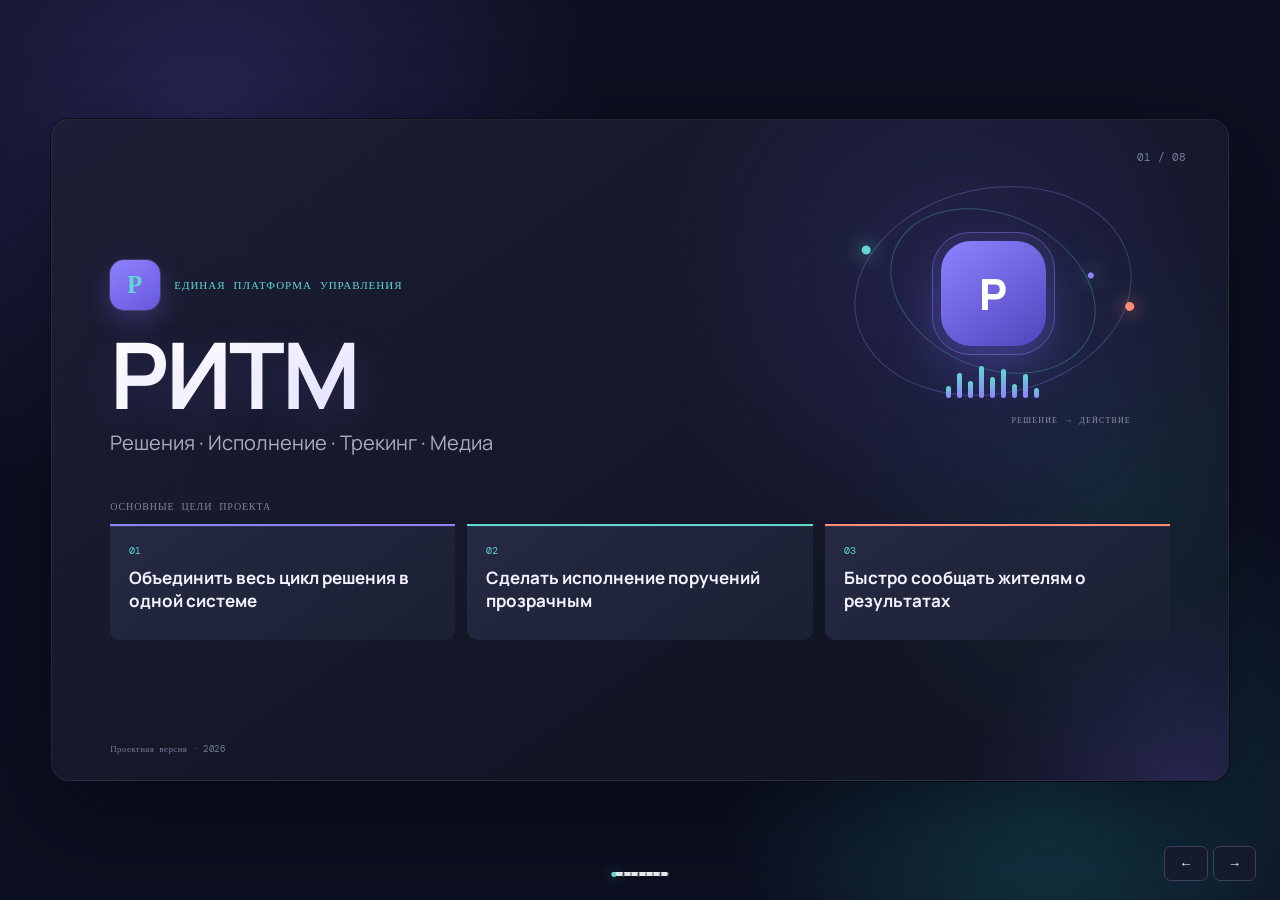
==== presentation.html @ 16033592 "Move protocols below decisions in navigation" ====
<!doctype html>
<html lang="ru">
<head>
  <meta charset="UTF-8">
  <meta name="viewport" content="width=device-width,initial-scale=1">
  <title>РИТМ — презентация</title>
  <link rel="stylesheet" href="styles.css">
  <style>
    body{margin:0;background:#25262a;color:#fff;overflow:hidden}.deck{height:100vh;display:grid;place-items:center;padding:22px}.slide{width:min(1180px,92vw,calc(88vh * 16 / 9));aspect-ratio:16/9;display:none;position:relative;overflow:hidden;padding:48px 58px;border-radius:18px;background:#302f38;box-shadow:0 30px 80px #11111866}.slide.active{display:block}.slide-number{position:absolute;right:42px;top:30px;color:#85838e;font:11px 'DM Mono';z-index:4}.slide:before{content:'';position:absolute;width:440px;height:440px;border-radius:50%;right:-180px;bottom:-240px;background:#6755df25;pointer-events:none}.deck .eyebrow{color:#aaa4e9;font-size:11px;letter-spacing:.09em}.deck h1{font-size:clamp(42px,5vw,67px);line-height:1.02;letter-spacing:-3px;margin:23px 0 20px}.deck h2{font-size:38px;line-height:1.04;letter-spacing:-1.7px;margin:10px 0 24px}.deck p{color:#b8b7c0;font-size:15px;line-height:1.55}.accent{color:#a9a0ff}.mark{background:#7565e8;display:grid;place-items:center;height:50px;width:50px;border-radius:14px;font-size:25px;font-weight:800}.slide-footer{position:absolute;bottom:25px;left:58px;color:#85838e;font:9px 'DM Mono';letter-spacing:.04em}.deck-controls{position:fixed;bottom:19px;right:24px;display:flex;gap:5px;z-index:10}.deck-controls button{border:1px solid #4d4c57;background:#33333c;color:#fff;border-radius:7px;padding:9px 14px;cursor:pointer}.deck-controls button:hover{background:#7565e8}.hero-layout{display:grid;grid-template-columns:.82fr 1.18fr;gap:38px;align-items:center;height:100%}.hero-copy p{max-width:470px}.screen-frame{position:relative;overflow:hidden;border:1px solid #565461;border-radius:13px;background:#f7f7f4;box-shadow:0 22px 50px #17161e88}.screen-frame img{display:block;width:100%;height:100%;object-fit:cover;object-position:top left}.hero-screen{height:420px;transform:rotate(1deg)}.hero-screen img{width:121%;max-width:none;margin-left:-21%}.screen-caption{position:absolute;left:13px;bottom:12px;background:#25252ddf;border:1px solid #ffffff18;border-radius:7px;padding:7px 10px;color:#fff;font:9px 'DM Mono';backdrop-filter:blur(8px)}.problem-grid{display:grid;grid-template-columns:repeat(3,1fr);gap:14px;margin-top:32px}.problem-card{background:#3b3a45;border:1px solid #4b4a55;border-radius:10px;padding:20px;min-height:205px}.problem-card b{display:block;color:#a9a0ff;font:11px 'DM Mono';margin-bottom:24px}.problem-card strong{display:block;font-size:18px;line-height:1.35}.problem-card p{font-size:12px;margin-top:10px}.problem-path{display:flex;align-items:center;gap:9px;margin-top:22px;color:#85838e;font:10px 'DM Mono'}.problem-path i{height:1px;flex:1;background:#4d4b58}.module-head{display:flex;align-items:end;justify-content:space-between;gap:30px}.module-head p{max-width:430px;font-size:12px;margin:0 0 5px}.module-gallery{display:grid;grid-template-columns:repeat(4,1fr);gap:11px;margin-top:20px}.module-shot{position:relative;height:335px;overflow:hidden;border:1px solid #53515e;border-radius:10px;background:#fff}.module-shot img{width:100%;height:100%;object-fit:cover;object-position:top left}.module-shot:after{content:'';position:absolute;inset:auto 0 0;height:43%;background:linear-gradient(transparent,#202028e8)}.module-label{position:absolute;left:14px;right:14px;bottom:13px;z-index:2}.module-label b{display:block;color:#aea7ff;font:9px 'DM Mono';margin-bottom:5px}.module-label strong{font-size:15px}.task-slide h2{margin-bottom:16px}.task-stage{height:465px}.task-stage img{width:121%;max-width:none;margin-left:-21%}.annotation{position:absolute;z-index:3;background:#7565e8;color:#fff;border-radius:20px;padding:7px 12px;font:700 9px Manrope;box-shadow:0 7px 20px #30228b55}.annotation.tabs{left:8%;top:34%}.annotation.filters{right:7%;top:34%}.annotation.create{right:8%;top:18%}.annotation:after{content:'';position:absolute;width:1px;height:22px;background:#7565e8;left:50%;top:100%}.kpis{display:grid;grid-template-columns:repeat(4,1fr);gap:15px;margin-top:35px}.kpi{border-top:2px solid #7565e8;padding:16px 5px 0 0}.kpi strong{font-size:42px;display:block;letter-spacing:-2px}.kpi span{display:block;color:#aaa8b1;font-size:12px;margin-top:7px}.effect-note{display:grid;grid-template-columns:1.2fr .8fr;gap:24px;align-items:center;margin-top:45px}.effect-note p{margin:0}.target-badge{justify-self:end;border:1px solid #575566;border-radius:9px;background:#3a3944;padding:15px 18px;color:#cbc8d5;font:10px 'DM Mono';max-width:250px}.roadmap{display:grid;grid-template-columns:repeat(3,1fr);gap:12px;margin-top:18px}.roadmap-card{background:#3b3a45;border:1px solid #4b4a55;border-radius:10px;padding:16px}.roadmap-card b{display:block;color:#a9a0ff;font:10px 'DM Mono';margin-bottom:10px}.roadmap-card strong{font-size:16px}.roadmap-card p{font-size:10px;margin:6px 0 0}.roadmap-screens{display:grid;grid-template-columns:repeat(3,1fr);gap:12px;margin-top:14px}.roadmap-screen{height:215px;position:relative;overflow:hidden;border:1px solid #53515e;border-radius:9px;background:#fff}.roadmap-screen img{display:block;width:100%;height:100%;object-fit:cover;object-position:top left}.roadmap-screen span{position:absolute;left:10px;bottom:9px;background:#25252de8;border-radius:6px;padding:5px 8px;color:#fff;font:8px 'DM Mono'}.progress{position:fixed;left:50%;bottom:24px;transform:translateX(-50%);display:flex;gap:6px;z-index:10}.progress i{width:5px;height:5px;border-radius:50%;background:#5d5b65}.progress i.active{width:20px;border-radius:4px;background:#8e82ff}
    .title-slide{display:none;align-content:center}.title-slide.active{display:grid}.title-kicker{display:flex;align-items:center;gap:14px;color:#aaa4e9;font:11px 'DM Mono';letter-spacing:.09em}.title-slide h1{font-size:92px;margin:18px 0 6px}.title-subtitle{font-size:20px!important;margin:0 0 42px}.goals-label{color:#85838e;font:10px 'DM Mono';letter-spacing:.09em;margin-bottom:11px}.goals-grid{display:grid;grid-template-columns:repeat(3,1fr);gap:12px}.goal-card{border-top:2px solid #7565e8;background:#3a3944;border-radius:0 0 10px 10px;padding:18px 19px;min-height:116px}.goal-card b{display:block;color:#aaa4e9;font:10px 'DM Mono';margin-bottom:10px}.goal-card strong{display:block;font-size:17px;line-height:1.35}.interface-head{display:flex;align-items:end;justify-content:space-between;margin-bottom:14px}.interface-head h2{margin-bottom:0}.interface-head p{max-width:420px;margin:0;font-size:12px}.interface-stage{height:490px}.interface-stage img{object-fit:cover;object-position:top left}.interface-tags{position:absolute;right:14px;bottom:13px;display:flex;gap:6px}.interface-tags span{background:#25252de8;border:1px solid #ffffff17;border-radius:7px;padding:6px 9px;color:#fff;font:8px 'DM Mono'}
    @keyframes slideEnter{from{opacity:0;transform:translateX(var(--slide-shift,28px)) scale(.985)}to{opacity:1;transform:none}}
    @keyframes contentEnter{from{opacity:0;transform:translateY(18px)}to{opacity:1;transform:none}}
    @keyframes cardEnter{from{opacity:0;transform:translateY(22px) scale(.97)}to{opacity:1;transform:none}}
    @keyframes screenEnter{from{opacity:.2;transform:scale(1.035)}to{opacity:1;transform:scale(1)}}
    @keyframes annotationEnter{from{opacity:0;transform:translateY(6px) scale(.86)}to{opacity:1;transform:none}}
    .deck[data-direction="backward"] .slide.active{--slide-shift:-28px}
    .slide.active{animation:slideEnter .48s cubic-bezier(.22,.8,.28,1) both}
    .slide.active>:not(.slide-number):not(.slide-footer){animation:contentEnter .52s cubic-bezier(.22,.8,.28,1) both}
    .slide.active>:nth-child(2){animation-delay:.06s}.slide.active>:nth-child(3){animation-delay:.13s}.slide.active>:nth-child(4){animation-delay:.2s}.slide.active>:nth-child(5){animation-delay:.27s}
    .slide.active :is(.goal-card,.problem-card,.module-shot,.kpi,.roadmap-card,.roadmap-screen){animation:cardEnter .5s cubic-bezier(.22,.8,.28,1) both}
    .slide.active :is(.goal-card,.problem-card,.module-shot,.kpi,.roadmap-card,.roadmap-screen):nth-child(1){animation-delay:.18s}
    .slide.active :is(.goal-card,.problem-card,.module-shot,.kpi,.roadmap-card,.roadmap-screen):nth-child(2){animation-delay:.26s}
    .slide.active :is(.goal-card,.problem-card,.module-shot,.kpi,.roadmap-card,.roadmap-screen):nth-child(3){animation-delay:.34s}
    .slide.active :is(.goal-card,.problem-card,.module-shot,.kpi,.roadmap-card,.roadmap-screen):nth-child(4){animation-delay:.42s}
    .slide.active .screen-frame>img{animation:screenEnter .8s cubic-bezier(.2,.75,.2,1) .16s both}
    .slide.active .annotation{animation:annotationEnter .4s cubic-bezier(.22,.8,.28,1) both}
    .slide.active .annotation.tabs{animation-delay:.5s}.slide.active .annotation.filters{animation-delay:.62s}.slide.active .annotation.create{animation-delay:.74s}
    .slide.active .interface-tags span{animation:annotationEnter .35s cubic-bezier(.22,.8,.28,1) both}
    .slide.active .interface-tags span:nth-child(1){animation-delay:.48s}.slide.active .interface-tags span:nth-child(2){animation-delay:.54s}.slide.active .interface-tags span:nth-child(3){animation-delay:.6s}.slide.active .interface-tags span:nth-child(4){animation-delay:.66s}.slide.active .interface-tags span:nth-child(5){animation-delay:.72s}.slide.active .interface-tags span:nth-child(6){animation-delay:.78s}
    .deck-controls button,.progress i{transition:background-color .2s ease,border-color .2s ease,transform .2s ease}.deck-controls button:active{transform:scale(.92)}
    :root{--ink:#0d1020;--surface:#171a2c;--surface-2:#20243a;--line:#353a57;--violet:#8f82ff;--cyan:#61d7d0;--coral:#ff8b78;--text:#f5f3ff;--muted:#a9acc2}
    body{background:radial-gradient(circle at 16% 14%,#262552 0,transparent 30%),radial-gradient(circle at 82% 86%,#143c49 0,transparent 25%),var(--ink);color:var(--text)}
    .slide{background:linear-gradient(145deg,#1b1d31 0%,#141726 62%,#17192b 100%);border:1px solid #ffffff12;box-shadow:0 32px 90px #05061099,0 0 0 1px #0c0f1e}
    .slide:before{background:radial-gradient(circle,#7667ee38 0,#4d45aa1d 42%,transparent 70%)}
    .slide:after{content:'';position:absolute;inset:0;background:linear-gradient(90deg,#ffffff08 1px,transparent 1px),linear-gradient(#ffffff06 1px,transparent 1px);background-size:64px 64px;mask-image:linear-gradient(120deg,#0006,transparent 48%);pointer-events:none}
    .slide>:not(.slide-number):not(.slide-footer){position:relative;z-index:1}.slide-number,.slide-footer{color:#777d9d}.deck .eyebrow,.title-kicker,.goal-card b,.problem-card b,.roadmap-card b{color:var(--cyan)}.deck h1,.deck h2{color:var(--text)}.deck p{color:var(--muted)}.accent{color:var(--violet)}
    .mark{background:linear-gradient(145deg,var(--violet),#6758dc);box-shadow:0 10px 28px #7667ee52,0 0 0 1px #ffffff24}
    .goal-card,.problem-card,.roadmap-card,.kpi{background:linear-gradient(145deg,#252942,#1c2034);border-color:var(--line);box-shadow:inset 0 1px #ffffff0c}
    .goal-card{border-top-color:var(--violet)}.goal-card:nth-child(2){border-top-color:var(--cyan)}.goal-card:nth-child(3){border-top-color:var(--coral)}
    .screen-frame,.module-shot,.roadmap-screen{border-color:#586080;background:#eef0f7;box-shadow:0 20px 55px #05071180,0 0 0 1px #ffffff0d}
    .interface-tags span,.screen-caption{background:#111528e8;border-color:#ffffff20}.module-label,.roadmap-screen span{background:linear-gradient(180deg,transparent,#101426ed)}
    .kpi strong{color:var(--cyan)}.kpi:nth-child(2n) strong{color:var(--violet)}.target-badge{background:#28264a;border-color:#645baf;color:#d3ceff}.problem-path i{background:linear-gradient(90deg,var(--coral),var(--violet),var(--cyan))}
    .deck-controls button{background:#171a2de8;border-color:#3d4262}.deck-controls button:hover{background:var(--violet);border-color:#b1a9ff}.progress i{background:#3b405c}.progress i.active{background:var(--cyan);box-shadow:0 0 12px #61d7d099}
    .title-slide{background:radial-gradient(circle at 78% 26%,#443d9b4f,transparent 30%),radial-gradient(circle at 91% 58%,#17676a30,transparent 24%),linear-gradient(145deg,#1c1e35,#121524 70%)}
    .title-slide h1{background:linear-gradient(100deg,#fff 10%,#cbc5ff 56%,#76e5dc);-webkit-background-clip:text;background-clip:text;color:transparent;text-shadow:0 12px 44px #7565e834}
    .title-visual{position:absolute!important;right:50px;top:46px;width:370px;height:250px;pointer-events:none;z-index:0!important}
    .orbit{position:absolute;border:1px solid #9a90ff4a;border-radius:50%;inset:22px 45px;transform:rotate(-12deg)}.orbit:before,.orbit:after{content:'';position:absolute;width:9px;height:9px;border-radius:50%;background:var(--cyan);box-shadow:0 0 18px #61d7d0}.orbit:before{left:19px;top:31px}.orbit:after{right:4px;bottom:54px;background:var(--coral);box-shadow:0 0 18px #ff8b78}
    .orbit-two{inset:48px 78px;border-color:#61d7d04a;transform:rotate(24deg)}.orbit-two:before{width:6px;height:6px;left:auto;right:20px;top:19px;background:var(--violet)}.orbit-two:after{display:none}
    .rhythm-core{position:absolute;left:133px;top:75px;width:105px;height:105px;border-radius:30px;display:grid;place-items:center;background:linear-gradient(145deg,#8f82ff,#5145bd);box-shadow:0 20px 50px #6659df66,0 0 0 9px #8f82ff12;color:#fff;font-size:43px;font-weight:800}.rhythm-core:after{content:'';position:absolute;inset:-9px;border:1px solid #968cff66;border-radius:38px}
    .signal-bars{position:absolute;left:70px;right:70px;bottom:18px;height:35px;display:flex;align-items:end;justify-content:center;gap:6px}.signal-bars i{width:5px;height:var(--bar);border-radius:4px;background:linear-gradient(var(--cyan),var(--violet));transform-origin:bottom}
    .signal-label{position:absolute;right:47px;bottom:-9px;color:#8e93ad;font:8px 'DM Mono';letter-spacing:.14em}
    @keyframes orbitSpin{to{transform:rotate(348deg)}}@keyframes orbitSpinReverse{to{transform:rotate(-336deg)}}
    @keyframes corePulse{0%,100%{transform:scale(1);box-shadow:0 20px 50px #6659df66,0 0 0 9px #8f82ff12}50%{transform:scale(1.035);box-shadow:0 20px 58px #6659df88,0 0 0 17px #61d7d00b}}
    @keyframes signalBeat{0%,100%{transform:scaleY(.55);opacity:.55}50%{transform:scaleY(1);opacity:1}}
    .title-slide.active .title-visual{animation:contentEnter .7s cubic-bezier(.22,.8,.28,1) .12s both}.title-slide.active .orbit{animation:orbitSpin 14s linear infinite}.title-slide.active .orbit-two{animation:orbitSpinReverse 10s linear infinite}.title-slide.active .rhythm-core{animation:corePulse 2.6s ease-in-out infinite}.title-slide.active .signal-bars i{animation:signalBeat 1.25s ease-in-out infinite;animation-delay:calc(var(--i) * -.09s)}
    .closing-slide{display:none;text-align:center;place-content:center;background:radial-gradient(circle at 50% 42%,#443d9b52,transparent 28%),radial-gradient(circle at 70% 75%,#17676a2b,transparent 25%),linear-gradient(145deg,#191c32,#111422 72%)}.closing-slide.active{display:grid}.closing-slide .eyebrow{margin:0 0 10px}.closing-slide h2{font-size:66px;margin:0 0 30px;background:linear-gradient(100deg,#fff,#c7c1ff 58%,#72e1d8);-webkit-background-clip:text;background-clip:text;color:transparent}.closing-symbol{position:relative;width:72px;height:72px;margin:0 auto 24px;display:grid;place-items:center;border-radius:22px;background:linear-gradient(145deg,var(--violet),#5145bd);box-shadow:0 18px 46px #6659df66;color:#fff;font-size:31px;font-weight:800}.closing-symbol i{position:absolute;inset:-14px;border:1px solid #8f82ff55;border-radius:30px}.closing-symbol i:nth-child(2){inset:-28px;border-color:#61d7d033;border-radius:40px}.closing-quotes{display:grid;grid-template-columns:repeat(2,minmax(0,1fr));gap:14px;width:min(820px,76vw);margin:auto}.closing-quotes blockquote{margin:0;padding:22px 25px;border:1px solid var(--line);border-top:2px solid var(--cyan);border-radius:12px;background:#20243acc;color:#e9e8f4;font-size:17px;line-height:1.45;text-align:left}.closing-quotes blockquote:nth-child(2){border-top-color:var(--coral)}.closing-quotes cite{display:block;margin-top:13px;color:#858aa8;font:9px 'DM Mono';font-style:normal;letter-spacing:.1em}.closing-signature{margin-top:24px!important;color:#7f849f!important;font:9px 'DM Mono'!important;letter-spacing:.14em}
    @keyframes closingRipple{0%,100%{transform:scale(.92);opacity:.45}50%{transform:scale(1.08);opacity:1}}
    .closing-slide.active .closing-symbol{animation:corePulse 2.6s ease-in-out infinite}.closing-slide.active .closing-symbol i{animation:closingRipple 2.6s ease-in-out infinite}.closing-slide.active .closing-symbol i:nth-child(2){animation-delay:.35s}.closing-slide.active .closing-quotes blockquote{animation:cardEnter .55s cubic-bezier(.22,.8,.28,1) both}.closing-slide.active .closing-quotes blockquote:first-child{animation-delay:.26s}.closing-slide.active .closing-quotes blockquote:last-child{animation-delay:.38s}
    @media(prefers-reduced-motion:reduce){.slide.active,.slide.active *{animation:none!important}.deck-controls button,.progress i{transition:none!important}}
    @media(max-width:760px){.deck{padding:8px}.slide{width:96vw;aspect-ratio:auto;height:86vh;padding:34px 25px;overflow:auto}.slide-number{right:24px;top:20px}.deck h1{font-size:40px;letter-spacing:-2px}.deck h2{font-size:29px}.title-slide h1{font-size:64px}.title-visual{right:-68px;top:15px;transform:scale(.62);transform-origin:top right;opacity:.62}.goals-grid{grid-template-columns:1fr}.interface-head{display:block}.interface-stage{height:330px}.hero-layout{display:block}.hero-screen{height:260px;margin-top:24px}.problem-grid,.module-gallery,.kpis,.roadmap,.roadmap-screens{grid-template-columns:1fr}.problem-card,.module-shot,.roadmap-screen{min-height:170px;height:170px}.task-stage{height:360px}.annotation{display:none}.closing-slide h2{font-size:42px}.closing-quotes{grid-template-columns:1fr;width:100%}.closing-quotes blockquote{font-size:14px;padding:17px}.slide-footer{display:none}.progress{display:none}}
    @page{size:13.333in 7.5in;margin:0}@media print{*{-webkit-print-color-adjust:exact!important;print-color-adjust:exact!important;animation:none!important;transition:none!important}body{background:#25262a;overflow:visible}.deck{display:block;height:auto;padding:0}.slide,.slide.active{display:block!important;width:13.333in;height:7.5in;aspect-ratio:auto;padding:48px 58px!important;overflow:hidden!important;border-radius:0;box-shadow:none;break-after:page;page-break-after:always}.title-slide,.title-slide.active{display:grid!important}.slide:last-child{break-after:auto;page-break-after:auto}.deck h1{font-size:67px;letter-spacing:-3px}.deck h2{font-size:38px}.title-slide h1{font-size:92px}.goals-grid,.problem-grid,.roadmap,.roadmap-screens{grid-template-columns:repeat(3,1fr)!important}.module-gallery,.kpis{grid-template-columns:repeat(4,1fr)!important}.goal-card{min-height:116px}.problem-card{min-height:205px;height:auto}.module-shot{height:335px;min-height:0}.roadmap-screen{height:215px;min-height:0}.interface-head{display:flex}.interface-stage{height:490px}.task-stage{height:465px}.slide-footer{display:block!important}.deck-controls,.progress{display:none!important}}
    @media print{.title-visual{right:90px;top:48px;transform:scale(.84);transform-origin:top right}.closing-slide,.closing-slide.active{display:grid!important}.closing-slide h2{font-size:66px}}
  </style>
</head>
<body>
  <main class="deck">
    <section class="slide title-slide active">
      <span class="slide-number">01 / 08</span>
       <div class="title-kicker"><div class="mark">Р</div><span>ЕДИНАЯ ПЛАТФОРМА УПРАВЛЕНИЯ</span></div>
       <h1>РИТМ</h1>
       <p class="title-subtitle">Решения · Исполнение · Трекинг · Медиа</p>
       <div class="title-visual" aria-hidden="true">
         <span class="orbit"></span><span class="orbit orbit-two"></span>
         <div class="rhythm-core">Р</div>
         <div class="signal-bars"><i style="--bar:12px;--i:1"></i><i style="--bar:25px;--i:2"></i><i style="--bar:17px;--i:3"></i><i style="--bar:32px;--i:4"></i><i style="--bar:21px;--i:5"></i><i style="--bar:29px;--i:6"></i><i style="--bar:14px;--i:7"></i><i style="--bar:24px;--i:8"></i><i style="--bar:10px;--i:9"></i></div>
         <span class="signal-label">РЕШЕНИЕ → ДЕЙСТВИЕ</span>
       </div>
      <div class="goals-label">ОСНОВНЫЕ ЦЕЛИ ПРОЕКТА</div>
      <div class="goals-grid">
        <div class="goal-card"><b>01</b><strong>Объединить весь цикл решения в одной системе</strong></div>
        <div class="goal-card"><b>02</b><strong>Сделать исполнение поручений прозрачным</strong></div>
        <div class="goal-card"><b>03</b><strong>Быстро сообщать жителям о результатах</strong></div>
      </div>
      <span class="slide-footer">Проектная версия · 2026</span>
    </section>

    <section class="slide">
      <span class="slide-number">02 / 08</span>
      <div class="interface-head">
         <div><p class="eyebrow">ИНТЕРФЕЙС ПЛАТФОРМЫ</p><h2>Все разделы <span class="accent">в едином ритме</span></h2></div>
         <p>Боковое меню объединяет обзор, информацию о трёх Советах, проект решений, календарь, поручения, повестку, протоколы, медиа-мастерскую и аналитику.</p>
      </div>
      <figure class="screen-frame interface-stage">
         <img src="presentation-assets/overview.png?v=20261003b" alt="Актуальный интерфейс платформы РИТМ: обзор и разделы Советов">
        <figcaption class="interface-tags"><span>ОБЗОР</span><span>СОВЕТЫ</span><span>ПРОЕКТ РЕШЕНИЙ</span><span>ПРОТОКОЛЫ</span><span>ПОРУЧЕНИЯ</span><span>МЕДИА</span></figcaption>
      </figure>
      <span class="slide-footer">Единое рабочее пространство для всех участников процесса</span>
    </section>

    <section class="slide">
      <span class="slide-number">03 / 08</span>
      <p class="eyebrow">КОНТЕКСТ</p>
      <h2>Сегодня решения<br>растворяются по пути</h2>
      <div class="problem-grid">
        <div class="problem-card"><b>01 — ВОПРОСЫ</b><strong>Инициативы живут в почте и чатах</strong><p>Нельзя быстро найти контекст, владельца и срок.</p></div>
        <div class="problem-card"><b>02 — ИСПОЛНЕНИЕ</b><strong>Поручения теряются между протоколом и планером</strong><p>Статус приходится собирать вручную.</p></div>
        <div class="problem-card"><b>03 — КОММУНИКАЦИЯ</b><strong>Граждане узнают о решениях слишком поздно</strong><p>Нет единого ритма и готового контента.</p></div>
      </div>
      <div class="problem-path"><span>РАЗРОЗНЕННЫЕ КАНАЛЫ</span><i></i><span class="accent">ЕДИНЫЙ УПРАВЛЯЕМЫЙ ЦИКЛ</span></div>
      <span class="slide-footer">От фрагментарного процесса — к управляемому циклу</span>
    </section>

    <section class="slide">
      <span class="slide-number">04 / 08</span>
       <div class="module-head">
         <div><p class="eyebrow">РЕШЕНИЕ</p><h2>Единый цикл.<br>Три Совета.</h2></div>
         <p>РИТМ связывает сведения о Советах, повестку, отдельные проекты решений, сводный протокол, контроль поручений и подготовку публикации.</p>
      </div>
      <div class="module-gallery">
         <figure class="module-shot"><img src="presentation-assets/agenda.png" alt="Раздел Повестка"><figcaption class="module-label"><b>01</b><strong>Повестка</strong></figcaption></figure>
         <figure class="module-shot"><img src="presentation-assets/protocols.png" alt="Раздел Сводные протоколы"><figcaption class="module-label"><b>02</b><strong>Решения и протокол</strong></figcaption></figure>
         <figure class="module-shot"><img src="presentation-assets/tasks.png" alt="Раздел Поручения"><figcaption class="module-label"><b>03</b><strong>Поручения и сроки</strong></figcaption></figure>
         <figure class="module-shot"><img src="presentation-assets/media.png" alt="Раздел Медиа"><figcaption class="module-label"><b>04</b><strong>Медиа и аналитика</strong></figcaption></figure>
      </div>
      <span class="slide-footer">Автоматизация рутины · усиление контроля · решение остается за человеком</span>
    </section>

    <section class="slide task-slide">
      <span class="slide-number">05 / 08</span>
      <p class="eyebrow">КАК ЭТО РАБОТАЕТ</p>
       <h2>Поручения <span class="accent">под контролем</span></h2>
      <figure class="screen-frame task-stage">
         <img src="presentation-assets/tasks.png" alt="Вкладки, фильтры и список поручений платформы РИТМ">
         <figcaption class="screen-caption">Поручения · владелец · срок · статус · комментарий</figcaption>
        <span class="annotation tabs">Вкладки по статусу</span>
        <span class="annotation filters">Фильтры</span>
        <span class="annotation create">Новое поручение</span>
      </figure>
       <span class="slide-footer">По каждому Совету: просрочено — красный · не исполнено — оранжевый · исполнено — зелёный</span>
    </section>

    <section class="slide">
      <span class="slide-number">06 / 08</span>
      <p class="eyebrow">ЭФФЕКТ</p>
      <h2>Меньше потерь.<br>Больше доверия.</h2>
      <div class="kpis">
        <div class="kpi"><strong>3–4</strong><span>дня до утверждения<br>вместо 14</span></div>
        <div class="kpi"><strong>90%</strong><span>поручений<br>в срок</span></div>
        <div class="kpi"><strong>×2</strong><span>медийный охват<br>Советов</span></div>
        <div class="kpi"><strong>24 ч</strong><span>от решения<br>до публикации</span></div>
      </div>
      <div class="effect-note">
        <p>Результат измеряется не количеством функций, а тем, как быстро решение становится действием, а действие — понятным сообщением для жителей.</p>
        <div class="target-badge">ЦЕЛЕВЫЕ ПОКАЗАТЕЛИ<br>уточняются по итогам пилота</div>
      </div>
      <span class="slide-footer">Целевые показатели улучшенной версии</span>
    </section>

    <section class="slide">
      <span class="slide-number">07 / 08</span>
       <p class="eyebrow">ЧТО УЖЕ РАБОТАЕТ</p>
        <h2>От проекта решения <span class="accent">к протоколу</span></h2>
       <div class="roadmap">
          <div class="roadmap-card"><b>01 · ПОДГОТОВКА</b><strong>Проект решений</strong><p>Ответственный, сроки и поручения сохраняются отдельно для НТР, ССП и ДНЦ.</p></div>
          <div class="roadmap-card"><b>02 · ДОКУМЕНТ</b><strong>Сводный протокол</strong><p>Данные проекта и включённые предложения собраны вместе; единый черновик выгружается в Word.</p></div>
          <div class="roadmap-card"><b>03 · КОНТРОЛЬ</b><strong>Поручения Совета</strong><p>Просроченные, неисполненные и исполненные видны в нужном порядке с цветовой подсветкой.</p></div>
       </div>
       <div class="roadmap-screens">
         <figure class="roadmap-screen"><img src="presentation-assets/agenda.png" alt="Форма создания предложения"><span>Предложения в повестку</span></figure>
         <figure class="roadmap-screen"><img src="presentation-assets/protocols.png" alt="Сводный протокол"><span>Проект протокола</span></figure>
         <figure class="roadmap-screen"><img src="presentation-assets/tasks.png" alt="Список поручений"><span>Контроль исполнения</span></figure>
       </div>
       <span class="slide-footer">Данные демонстрационной версии сохраняются локально в браузере пользователя</span>
    </section>

    <section class="slide closing-slide">
      <span class="slide-number">08 / 08</span>
      <div class="closing-symbol" aria-hidden="true">Р<i></i><i></i></div>
      <p class="eyebrow">РИТМ · РЕШЕНИЯ В ДЕЙСТВИИ</p>
      <h2>Спасибо за внимание</h2>
      <div class="closing-quotes">
        <blockquote>«Решение обретает ценность, когда становится действием.»<cite>ПРИНЦИП РИТМ</cite></blockquote>
        <blockquote>«Общий ритм превращает отдельные усилия в результат.»<cite>ПРИНЦИП РИТМ</cite></blockquote>
      </div>
      <p class="closing-signature">ЕДИНАЯ ПЛАТФОРМА УПРАВЛЕНИЯ</p>
      <span class="slide-footer">РИТМ · решения · исполнение · результат</span>
    </section>
  </main>

  <div class="progress" aria-hidden="true"></div>
  <div class="deck-controls"><button id="prev" aria-label="Предыдущий слайд">←</button><button id="next" aria-label="Следующий слайд">→</button></div>
  <script>
    const slides = [...document.querySelectorAll('.slide')];
    const progress = document.querySelector('.progress');
    const requestedSlide = Number(new URLSearchParams(window.location.search).get('slide')) || 1;
    let index = Math.min(Math.max(requestedSlide - 1, 0), slides.length - 1);
    slides.forEach(() => progress.append(document.createElement('i')));
    function render(direction = 'forward') {
      document.querySelector('.deck').dataset.direction = direction;
      slides.forEach((slide, slideIndex) => slide.classList.toggle('active', slideIndex === index));
      document.querySelectorAll('.progress i').forEach((dot, dotIndex) => dot.classList.toggle('active', dotIndex === index));
    }
    document.querySelector('#next').addEventListener('click', () => { index = Math.min(index + 1, slides.length - 1); render('forward'); });
    document.querySelector('#prev').addEventListener('click', () => { index = Math.max(index - 1, 0); render('backward'); });
    document.addEventListener('keydown', event => {
      if (event.key === 'ArrowRight' || event.key === ' ') document.querySelector('#next').click();
      if (event.key === 'ArrowLeft') document.querySelector('#prev').click();
    });
    render();
  </script>
</body>
</html>
---- styles.css ----
@import url('https://fonts.googleapis.com/css2?family=DM+Mono:wght@400;500&family=Manrope:wght@400;500;600;700;800&display=swap');

.landing-presentation-link a{color:inherit;text-decoration:underline;text-underline-offset:4px}.landing-presentation-link a:focus-visible{outline:2px solid currentColor;outline-offset:4px}

/* Decorative motion stays behind the media workspace and never intercepts input. */
#media-view{position:relative;isolation:isolate;overflow:hidden;background:radial-gradient(ellipse at 10% 12%,#c5defb55,transparent 42%),radial-gradient(ellipse at 90% 50%,#cbdff955,transparent 40%),radial-gradient(ellipse at 35% 95%,#d0e5ff66,transparent 38%),linear-gradient(140deg,#edf4fa,#f6f1f5 55%,#edf6f4)}
#media-view>.media-background{position:absolute;inset:0;z-index:-1;pointer-events:none;overflow:hidden}
#media-view{max-width:none;width:100%;min-height:calc(100vh - 76px);margin-left:0;margin-right:0}
.sidebar .brand small{max-width:145px;white-space:normal;line-height:1.6}
.media-background svg{width:100%;height:100%;min-height:800px}
#media-view .media-title{font-family:Georgia,'Times New Roman',serif;font-size:clamp(42px,5vw,68px);font-weight:400;letter-spacing:.12em;line-height:1.1;color:#22496b;margin-bottom:12px}
#overview-media-items .media-next{align-items:flex-start}
#overview-media-items .media-next strong{overflow-wrap:anywhere}
.media-trace{fill:none;stroke:#32769b;stroke-width:2;stroke-linecap:round;stroke-dasharray:7 12;opacity:.22;animation:media-line 10s ease-in-out infinite;}
.media-trace-second{stroke:#873951;animation-delay:-4s;animation-duration:13s}
.media-trace-third{stroke:#2d887a;animation-delay:-7s;animation-duration:16s}
.media-orbit{position:absolute;top:35px;right:8%;width:180px;height:180px;border:1px dashed #367d9d33;border-radius:50%;animation:media-spin 35s linear infinite}
.media-orbit-second{top:530px;right:auto;left:3%;width:100px;height:100px;border-color:#87395133;animation-direction:reverse}
@keyframes media-line{0%,100%{stroke-dashoffset:0;clip-path:inset(0 100% 0 0)}45%,55%{clip-path:inset(0 0 0 0)}90%{stroke-dashoffset:-190;clip-path:inset(0 0 0 100%)}}
@keyframes media-spin{to{transform:rotate(360deg)}}
@media(prefers-reduced-motion:reduce){.media-trace,.media-orbit{animation:none}.media-trace{clip-path:none}}
:root{--ink:#202124;--muted:#77787d;--line:#e7e7e3;--paper:#f7f7f4;--card:#fff;--violet:#6755df;--violet-dark:#4e3dbd;--orange:#f17f4b;--green:#3b9b75;--red:#d65b55;--amber:#b5812e;--blue:#4c82b6}*{box-sizing:border-box}body{margin:0;background:var(--paper);color:var(--ink);font:14px Manrope,Arial,sans-serif}.app-shell{display:flex;min-height:100vh}.sidebar{width:248px;background:#24252a;color:#fff;display:flex;flex-direction:column;padding:26px 16px 20px;flex-shrink:0}.brand{display:flex;align-items:center;gap:10px;padding:0 12px 52px}.brand-mark{height:34px;width:34px;border-radius:10px;background:#7565e8;display:grid;place-items:center;font-weight:800;font-size:18px}.brand strong{display:block;font-size:18px;letter-spacing:-.6px}.brand small{display:block;color:#a5a4ac;font-size:9px;letter-spacing:.03em;margin-top:1px}.main-nav{display:grid;gap:5px}.nav-item{background:none;border:0;color:#b0afb7;text-align:left;display:flex;align-items:center;gap:12px;border-radius:9px;padding:12px 12px;font:600 13px Manrope;cursor:pointer}.nav-item:hover,.nav-item.active{color:#fff;background:#33343b}.nav-item.active{box-shadow:inset 3px 0 var(--violet)}.nav-item b{margin-left:auto;background:#45464f;color:#ccc;border-radius:12px;padding:2px 7px;font-size:10px}.nav-icon{font-size:18px;width:17px;text-align:center}.sidebar-bottom{margin-top:auto}.rail-label{color:#777881;font:500 10px 'DM Mono';text-transform:uppercase;padding:0 12px 12px}.workspace-switch{display:flex;align-items:center;gap:10px;background:#303138;border:1px solid #41424b;border-radius:10px;color:#fff;width:100%;padding:10px;text-align:left;margin-bottom:18px}.workspace-switch strong,.workspace-switch small{display:block;font-size:11px}.workspace-switch small{color:#a6a5ae;margin-top:3px;font-size:10px}.workspace-switch>span:last-child{margin-left:auto}.avatar{display:inline-grid;place-items:center;height:30px;width:30px;border-radius:9px;color:#fff;font:700 10px Manrope;flex-shrink:0}.avatar-violet{background:#776be6}.avatar-orange{background:#ee8656}.avatar-blue{background:#5c92bc}.main-content{width:calc(100% - 248px)}.topbar{height:73px;border-bottom:1px solid var(--line);background:rgba(247,247,244,.9);display:flex;align-items:center;justify-content:space-between;padding:0 48px}.breadcrumbs{font-size:12px;color:#9b9b9d}.breadcrumbs i{font-style:normal;padding:0 10px;color:#c3c3c1}.breadcrumbs strong{color:#28292d}.top-actions{display:flex;align-items:center;gap:20px}.search{display:flex;align-items:center;gap:8px;color:#98989b;border:1px solid transparent}.search input{border:0;outline:0;background:transparent;font:12px Manrope;width:170px;color:var(--ink)}kbd{border:1px solid #dadad5;border-radius:4px;padding:2px 5px;color:#aaa;font:10px 'DM Mono'}.icon-button{border:0;background:none;font-size:22px;color:#777;position:relative}.icon-button em{position:absolute;height:5px;width:5px;background:var(--orange);border-radius:50%;right:1px;top:2px}.page-view{display:none;max-width:1440px;margin:auto;padding:40px 48px 70px}.page-view.active{display:block}.page-heading{display:flex;justify-content:space-between;align-items:flex-end;margin-bottom:30px}.eyebrow{font:500 10px 'DM Mono';letter-spacing:.1em;color:#9b9b9b;margin:0 0 9px}.page-heading h1{font-size:31px;letter-spacing:-1.3px;margin:0 0 7px}.lede{color:#77787d;margin:0;font-size:13px}.primary-button{background:var(--violet);color:white;border:0;border-radius:7px;padding:12px 17px;font:700 12px Manrope;cursor:pointer;box-shadow:0 5px 13px #6255d52b}.primary-button:hover{background:var(--violet-dark)}.primary-button.small{padding:11px 13px;font-size:11px}.primary-button.full{width:100%;margin-top:6px}.insight-banner{display:flex;align-items:center;gap:14px;background:#eeedf9;border:1px solid #dddaf8;padding:15px 18px;border-radius:9px;margin-bottom:28px}.insight-orb{background:#d3cef9;color:var(--violet);border-radius:50%;width:32px;height:32px;display:grid;place-items:center;font-size:19px}.insight-banner strong{font-size:12px}.insight-banner p{margin:3px 0 0;color:#686677;font-size:11px}.text-button{border:0;background:none;color:var(--violet);font:700 11px Manrope;cursor:pointer;margin-left:auto;white-space:nowrap}.section-title,.panel-head{display:flex;justify-content:space-between;align-items:flex-start}.section-title{align-items:center;margin-bottom:12px}.section-title h2,.panel h2{font-size:15px;margin:0;letter-spacing:-.3px}.live{font:10px 'DM Mono';color:#8a8b8d}.live i{display:inline-block;width:6px;height:6px;background:var(--green);border-radius:50%;margin-right:5px}.metric-grid{display:grid;grid-template-columns:repeat(4,1fr);gap:12px;margin-bottom:30px}.metric-card,.panel,.protocol-card{background:var(--card);border:1px solid var(--line);border-radius:9px}.metric-card{padding:17px 18px 14px;min-height:135px}.metric-top{display:flex;justify-content:space-between;color:#77787d;font-size:11px}.metric-card>strong{display:block;font-size:31px;letter-spacing:-1px;margin:12px 0 7px}.unit{font-size:18px;color:#8b8c90;margin-left:2px}.trend{font:10px 'DM Mono';padding-top:2px}.trend.up{color:var(--green)}.trend.down{color:var(--red)}.metric-foot{display:flex;align-items:center;justify-content:space-between;color:#9a9b9d;font-size:10px}.mini-bars{height:18px;display:flex;align-items:end;gap:3px}.mini-bars i{display:block;width:4px;border-radius:3px;background:#b8b0f1}.risk-dots{display:flex;gap:4px}.risk-dots i{height:6px;width:6px;border-radius:50%;background:var(--red)}.risk-dots i.empty{background:#eee}.progress{height:4px;width:57px;background:#e8e8e7;border-radius:8px}.progress i{height:100%;display:block;background:var(--violet);border-radius:8px}.metric-spark{color:var(--violet);font-size:22px}.content-grid{display:grid;grid-template-columns:1.55fr .85fr;gap:14px;margin-bottom:14px}.panel{padding:22px}.panel-head h2{margin-bottom:5px}.panel-head p{color:#999a9b;font-size:10px;margin:0}.filter-button,.outline-button,.dots{background:#fff;border:1px solid var(--line);border-radius:6px;padding:8px 11px;color:#666;font:600 10px Manrope;cursor:pointer}.filter-button span{padding-left:12px;color:#aaa}.task-list{margin-top:18px}.task-row{display:flex;align-items:center;gap:12px;padding:14px 0;border-top:1px solid #eeeeeb}.priority{height:22px;width:22px;display:grid;place-items:center;border-radius:6px;font-weight:800;flex-shrink:0}.priority.high{color:var(--red);background:#fbedeb}.priority.medium{color:var(--amber);background:#fcf4e5}.priority.low{color:var(--green);background:#eaf6f0}.task-main{min-width:0;flex:1}.task-meta{display:flex;gap:12px;align-items:center;font:9px 'DM Mono';color:#98999a;letter-spacing:.04em;margin-bottom:4px}.task-meta time{letter-spacing:0;color:#9a9a9a}.task-row h3{font-size:12px;margin:0 0 4px;font-weight:700}.task-row p{margin:0;color:#9a9b9e;font-size:10px}.status-pill{font:600 9px Manrope;border-radius:12px;padding:5px 8px;white-space:nowrap}.status-pill.red{color:var(--red);background:#fbedeb}.status-pill.amber{color:var(--amber);background:#fff5df}.status-pill.blue{color:var(--blue);background:#edf4fa}.status-pill.green{color:var(--green);background:#eaf6f0}.status-pill.violet-pill{color:var(--violet);background:#eeedf9}.row-arrow{border:0;background:none;color:#bbb;font-size:16px}.panel-link{border:0;background:none;padding:14px 0 0;color:var(--violet);font:700 11px Manrope;cursor:pointer}.panel-link span{padding-left:8px}.activity-list{margin-top:17px}.activity{display:flex;gap:10px;padding:12px 0;border-bottom:1px solid #f0f0ed}.activity-icon{height:25px;width:25px;display:grid;place-items:center;border-radius:7px;font:700 8px Manrope;flex-shrink:0}.activity-icon.violet{background:#eeedf9;color:var(--violet)}.activity-icon.orange{background:#fdefe9;color:var(--orange)}.activity-icon.blue{background:#edf4fa;color:var(--blue)}.activity-icon.green{background:#eaf6f0;color:var(--green)}.activity p{font-size:10px;margin:0;line-height:1.45}.activity small{display:block;color:#a6a6a7;font-size:9px;margin-top:3px}.dots{border:0;padding:0;font-size:18px;color:#999}.bottom-grid{display:grid;grid-template-columns:1.55fr .85fr;gap:14px}.progress-panel select{border:1px solid var(--line);border-radius:5px;background:white;padding:6px 8px;color:#777;font:10px Manrope}.chart{height:190px;display:flex;margin-top:17px}.chart-y{display:flex;flex-direction:column;justify-content:space-between;color:#aaa;font:9px 'DM Mono';padding:0 10px 23px 0}.chart-area{flex:1;position:relative}.chart svg{height:155px;width:100%;overflow:visible;position:absolute;top:0;left:0}.grid-line{position:absolute;height:1px;background:#f0f0ed;left:0;right:0}.grid-line.l1{top:0}.grid-line.l2{top:38px}.grid-line.l3{top:77px}.grid-line.l4{top:116px}.area{fill:#eeedf9}.line{fill:none;stroke:var(--violet);stroke-width:3}.chart circle{fill:var(--violet);stroke:#fff;stroke-width:3}.chart-labels{position:absolute;bottom:0;left:0;right:0;display:flex;justify-content:space-between;color:#aaa;font:9px 'DM Mono'}.date-badge{color:var(--violet);font:9px 'DM Mono';background:#eeedf9;padding:6px 8px;border-radius:4px}.media-stat{display:flex;align-items:center;gap:9px;margin:26px 0 20px}.media-stat strong{font-size:45px;letter-spacing:-2px}.media-stat>span{font-size:11px;color:#85868a;line-height:1.4}.media-circles{margin-left:auto;display:flex;align-items:center}.media-circles i,.media-circles b{height:25px;width:25px;border:2px solid #fff;border-radius:50%;display:grid;place-items:center;background:#6d60d9;color:#fff;font:700 7px Manrope;margin-left:-5px}.media-circles i:nth-child(2){background:#e57a50}.media-circles i:nth-child(3){background:#4c8eb7}.media-circles i:nth-child(4){background:#569c7b}.media-circles b{background:#ececed;color:#777}.media-next{display:flex;align-items:center;gap:8px;padding:12px 0;border-top:1px solid var(--line);border-bottom:1px solid var(--line)}.media-next .dot{height:7px;width:7px;border-radius:50%;background:var(--green)}.media-next div{flex:1}.media-next small,.media-next strong{display:block;font-size:9px}.media-next small{color:#999;margin-bottom:3px}.media-next strong{font-size:10px}.media-next>span:last-child{color:#aaa}.toolbar{display:flex;justify-content:space-between;align-items:center;margin-bottom:14px}.tabs{display:flex;gap:5px}.tab{border:0;background:none;padding:8px 10px;color:#999;font:600 11px Manrope;cursor:pointer;border-bottom:2px solid transparent}.tab.active{color:var(--violet);border-color:var(--violet)}.tab b{font-size:9px;color:#aaa;padding-left:4px}.full-list{padding:0;overflow:hidden}.full-row{display:grid;grid-template-columns:2.3fr 1fr .65fr .7fr;gap:18px;align-items:center;padding:17px 20px;border-top:1px solid #efefec;font-size:11px}.full-row.head{border:0;background:#fbfbf9;color:#aaa;font:9px 'DM Mono'}.full-row>div{display:grid;grid-template-columns:22px 1fr;gap:9px;align-items:center}.full-row>div small{grid-column:2;color:#aaa;font-size:9px}.full-row strong{font-size:11px}.date-risk{color:var(--red)}.protocol-grid{display:grid;grid-template-columns:repeat(3,1fr);gap:14px}.protocol-card{padding:22px;min-height:236px;display:flex;flex-direction:column}.protocol-card.featured{border-color:#c9c3f5;box-shadow:0 6px 18px #6859d50d}.protocol-status{align-self:flex-start;color:var(--violet);background:#eeedf9;border-radius:12px;padding:5px 8px;font:600 9px Manrope}.protocol-status.done{color:var(--green);background:#eaf6f0}.protocol-status.draft{color:#999;background:#f0f0ee}.protocol-card h2{font-size:17px;margin:22px 0 5px}.protocol-card p{font-size:11px;color:#929396;margin:0}.protocol-meta{display:flex;gap:8px;flex-wrap:wrap;margin-top:auto;margin-bottom:18px;color:#7f8083;font:9px 'DM Mono'}.protocol-meta span{background:#f7f7f5;padding:5px 7px;border-radius:4px}.outline-button{padding:10px 11px;text-align:left}.media-workspace{display:grid;grid-template-columns:.95fr 1.35fr;gap:14px}.media-queue .panel-head{margin-bottom:16px}.media-item{padding:15px;border:1px solid var(--line);border-radius:7px;margin-bottom:9px;cursor:pointer}.media-item.active{border-color:#bdb6f1;background:#fbfbff}.media-type{color:var(--violet);font:9px 'DM Mono';margin-bottom:8px}.media-item h3{font-size:12px;margin:0 0 5px}.media-item p{color:#999;font-size:10px;margin:0;white-space:nowrap;overflow:hidden;text-overflow:ellipsis}.media-item-foot{display:flex;align-items:center;gap:7px;margin-top:17px;color:#999;font-size:9px}.media-item-foot .avatar{height:20px;width:20px;border-radius:5px;font-size:7px}.media-item-foot b{margin-left:auto;color:#aaa}.media-editor{padding:26px}.editor-top{display:flex;justify-content:space-between;margin-bottom:35px}.media-editor label{display:flex;justify-content:space-between;color:#929397;font:9px 'DM Mono';text-transform:uppercase;letter-spacing:.04em}.media-editor label span{color:var(--violet)}.media-editor h2{font-size:20px;line-height:1.35;max-width:520px;margin:10px 0 20px}.editor-divider{height:1px;background:var(--line);margin-bottom:20px}.media-editor>p{line-height:1.7;font-size:12px;color:#68696d;margin:10px 0 22px}.editor-note{display:flex;gap:10px;background:#f4f2ff;border-radius:6px;padding:11px;color:var(--violet)}.editor-note strong,.editor-note small{display:block;font-size:10px}.editor-note small{color:#77758d;margin-top:3px}.editor-actions{display:flex;gap:9px;justify-content:flex-end;margin-top:25px}.analysis-cards{display:grid;grid-template-columns:repeat(3,1fr);gap:14px;margin-bottom:18px}.analysis-cards article{background:#25262a;color:#fff;padding:20px;border-radius:9px}.analysis-cards span{color:#b1b0b7;font-size:11px}.analysis-cards strong{display:block;font-size:34px;margin:20px 0 4px;letter-spacing:-1px}.analysis-cards small{font-size:13px;color:#aeadb4}.analysis-cards p{font-size:10px;color:#9b9ba3;margin:0}.analysis-cards b{color:#79c39f}.recommendation{display:flex;align-items:center;gap:15px;padding:17px 0;border-top:1px solid var(--line)}.rec-number{font:12px 'DM Mono';color:var(--violet)}.recommendation div{flex:1}.recommendation strong{font-size:11px}.recommendation p{color:#999;font-size:10px;margin:5px 0 0}.modal-backdrop{position:fixed;inset:0;background:#1d1d2280;display:none;align-items:center;justify-content:center;z-index:10;padding:20px}.modal-backdrop.show{display:flex}.modal{background:#fff;width:440px;max-width:100%;border-radius:12px;padding:28px;position:relative;box-shadow:0 20px 50px #16161b33}.modal-close{position:absolute;right:19px;top:16px;border:0;background:none;color:#999;font-size:24px;cursor:pointer}.modal h2{font-size:23px;margin:0 0 8px}.modal-lede{color:#888;font-size:11px;line-height:1.5;margin:0 0 24px}.modal label{display:block;color:#777;font:10px 'DM Mono';margin-bottom:14px}.modal input,.modal select{display:block;margin-top:7px;width:100%;border:1px solid var(--line);border-radius:6px;padding:11px;background:#fff;color:var(--ink);font:12px Manrope;outline-color:var(--violet)}.form-grid{display:grid;grid-template-columns:1.2fr 1fr;gap:10px}
@media(max-width:1000px){.sidebar{width:210px}.main-content{width:calc(100% - 210px)}.topbar,.page-view{padding-left:28px;padding-right:28px}.metric-grid{grid-template-columns:repeat(2,1fr)}.content-grid,.bottom-grid,.media-workspace{grid-template-columns:1fr}.activity-panel{min-height:300px}}@media(max-width:680px){.sidebar{width:60px;padding:20px 8px}.brand{padding:0 5px 45px}.brand>div,.nav-item:not(.active) b,.nav-item:not(.active){font-size:0}.nav-item{justify-content:center;padding:12px 4px}.nav-item.active{font-size:0}.nav-item b{display:none}.nav-icon{font-size:18px}.sidebar-bottom .rail-label,.workspace-switch>span:not(.avatar){display:none}.workspace-switch{justify-content:center;padding:8px}.main-content{width:calc(100% - 60px)}.topbar{padding:0 17px}.search input,.search kbd{display:none}.top-actions{gap:11px}.page-view{padding:28px 17px 50px}.page-heading{align-items:flex-start;flex-direction:column;gap:17px}.page-heading h1{font-size:27px}.metric-grid{gap:8px}.metric-card{padding:13px}.metric-card>strong{font-size:26px}.content-grid,.bottom-grid{gap:9px}.panel{padding:16px}.task-row{gap:7px;align-items:flex-start}.task-row .status-pill{display:none}.task-row .row-arrow{margin-left:auto}.full-row{grid-template-columns:1fr auto;padding:14px 13px}.full-row.head,.full-row>span:not(.status-pill){display:none}.full-row .status-pill{justify-self:end;grid-column:2}.protocol-grid,.analysis-cards{grid-template-columns:1fr}.protocol-card{min-height:200px}.media-editor h2{font-size:16px}.editor-actions{flex-direction:column}.editor-actions button{width:100%}.insight-banner .text-button{display:none}.section-title{align-items:flex-start;flex-direction:column;gap:6px}}

.directory-heading{margin-top:28px}.directory-heading span{font-size:11px;color:var(--muted)}.directory-grid{display:grid;grid-template-columns:1fr 1fr;gap:14px}.directory-grid ul{padding-left:18px;margin:9px 0 0;line-height:2;color:#54555a;font-size:12px}.directory-grid .panel-link{padding-top:12px}.council-tabs{display:flex;flex-wrap:wrap;gap:8px;margin-bottom:18px}.council-tab{background:#fff;border:1px solid var(--line);border-radius:7px;padding:11px 16px;color:#666;font:700 12px Manrope;cursor:pointer}.council-tab.active{background:var(--violet);border-color:var(--violet);color:#fff}.agenda-layout{display:grid;grid-template-columns:minmax(290px,.85fr) minmax(320px,1.15fr);gap:16px;align-items:start}.agenda-form label,.protocol-document label{display:block;font:600 11px Manrope;color:#55565b;margin-top:16px}.agenda-form input,.agenda-form select,.agenda-form textarea,.protocol-document input,.protocol-document textarea{display:block;width:100%;margin-top:7px;padding:10px 11px;border:1px solid #dcdcd8;border-radius:6px;background:white;color:var(--ink);font:12px Manrope;resize:vertical;outline-color:var(--violet)}.agenda-form .primary-button{margin-top:20px}.form-hint{font-size:10px;color:#999;line-height:1.5;margin:11px 0 0}.proposals-list{margin-top:16px}.proposal-card{border-top:1px solid var(--line);padding:19px 0}.proposal-meta{font:10px 'DM Mono';color:#96979c;line-height:1.5}.proposal-card h3{font-size:14px;margin:9px 0 6px}.proposal-card p{color:#717279;font-size:11px;line-height:1.55;margin:0;white-space:pre-wrap}.proposal-actions{display:flex;justify-content:space-between;align-items:center;gap:8px;margin-top:13px}.empty-state{border:1px dashed #dcdce1;background:#fafafc;border-radius:8px;padding:24px;color:#8d8d96;font-size:12px;line-height:1.6}.protocol-document{max-width:950px;padding:32px}.protocol-document-head{display:flex;justify-content:space-between;align-items:center;color:#999;font:11px 'DM Mono';margin-bottom:30px}.protocol-document>.eyebrow{color:var(--violet)}.protocol-document h2{font-size:27px;margin:7px 0 22px}.protocol-document h3{font-size:15px;margin:32px 0 10px}.protocol-fields{display:grid;grid-template-columns:1fr 1fr 1fr;gap:14px}.protocol-fields label{margin-top:0}.protocol-item{border-top:1px solid var(--line);padding:20px 0}.protocol-item h4{font-size:15px;margin:0 0 8px}.protocol-item p{font-size:11px;color:#777;line-height:1.6;white-space:pre-wrap;margin:5px 0}.protocol-item label{margin-top:14px}.protocol-notes{border-top:1px solid var(--line);padding-top:20px}@media(max-width:1000px){.agenda-layout{grid-template-columns:1fr}}@media(max-width:680px){.directory-grid,.protocol-fields{grid-template-columns:1fr}.protocol-document{padding:18px}.council-tab{flex:1;white-space:nowrap;padding:10px}.proposal-actions{align-items:flex-start;flex-direction:column}}@media print{body{background:white}.sidebar,.topbar,.page-heading,.council-tabs,.page-view:not(#protocols-view),#print-protocol{display:none!important}.app-shell,.main-content{display:block;width:100%}#protocols-view{display:block!important;padding:0}.protocol-document{border:0;max-width:none;padding:0}.protocol-document input,.protocol-document textarea{border:0;padding:0;resize:none}.protocol-document .form-hint{display:none}}
.user-name{font-size:11px;font-weight:700;text-align:right;white-space:nowrap}.user-name small{display:block;color:#999;font-size:9px;font-weight:500;margin-top:2px}@media(max-width:1000px){.user-name{display:none}}
.media-tabs{display:flex;gap:6px;border-bottom:1px solid var(--line);margin-bottom:18px}.media-tab{border:0;background:none;color:#8b8c91;padding:11px 14px;border-bottom:2px solid transparent;font:700 11px Manrope;cursor:pointer}.media-tab.active{color:var(--violet);border-color:var(--violet)}.media-tab b{background:#eceafc;color:var(--violet);border-radius:10px;padding:2px 6px;margin-left:4px;font-size:9px}.media-panel{display:none}.media-panel.active{display:block}.media-generator-grid,.media-editing-grid{display:grid;grid-template-columns:minmax(300px,.85fr) minmax(380px,1.15fr);gap:14px;align-items:start}.media-generator-form label,.generated-publication label,.shared-editor label{display:block;color:#5f6065;font:600 11px Manrope;margin-top:16px}.media-generator-form input,.media-generator-form select,.media-generator-form textarea,.generated-publication input,.generated-publication textarea,.shared-editor input,.shared-editor select,.shared-editor textarea,.comment-form input{display:block;width:100%;margin-top:7px;border:1px solid #dcdcd8;border-radius:6px;padding:10px 11px;background:#fff;color:var(--ink);font:12px Manrope;outline-color:var(--violet);resize:vertical}.media-generator-form .primary-button{margin-top:18px}.generated-publication textarea,.shared-editor textarea{line-height:1.65}.generated-publication .editor-note{margin-top:16px}.collaboration-banner{display:flex;align-items:center;gap:15px;background:#eeedf9;border:1px solid #dddaf8;border-radius:8px;padding:12px 15px;margin-bottom:14px}.collaboration-banner p{margin:0;color:#77758a;font-size:10px}.shared-drafts-list{display:grid;gap:7px;margin-top:16px}.shared-draft-card{border:1px solid var(--line);background:#fff;border-radius:7px;padding:12px;text-align:left;cursor:pointer}.shared-draft-card.active{border-color:#bdb6f1;background:#fbfbff}.shared-draft-card span,.shared-draft-card strong,.shared-draft-card small{display:block}.shared-draft-card span{color:var(--violet);font:9px 'DM Mono';margin-bottom:7px}.shared-draft-card strong{font-size:11px;line-height:1.4}.shared-draft-card small{font-size:9px;color:#999;margin-top:6px}.shared-editor-head{display:flex;justify-content:space-between;align-items:center}.shared-editor-head select{width:auto;margin:0;padding:7px}.save-state{text-align:right;color:var(--green);font:9px 'DM Mono';margin-top:7px}.comment-box{border-top:1px solid var(--line);margin-top:22px;padding-top:18px}.comment-box h3{font-size:13px;margin:0 0 12px}.shared-comment{background:#f8f8f6;border-radius:7px;padding:10px;margin-bottom:7px}.shared-comment strong{font-size:10px}.shared-comment p{font-size:10px;line-height:1.5;margin:4px 0;color:#666}.shared-comment small{font-size:8px;color:#aaa}.comment-form{display:grid;grid-template-columns:140px 1fr auto;gap:7px;align-items:end;margin-top:10px}.comment-form input{margin:0}.news-toolbar{display:flex;justify-content:space-between;gap:20px;align-items:flex-start}.news-toolbar h2{font-size:18px;margin:0 0 6px}.news-toolbar p{font-size:11px;color:#888;margin:0}.source-warning{display:flex;gap:12px;background:#fff7e8;border:1px solid #f0dfbc;border-radius:8px;padding:14px;margin:18px 0}.source-warning>span{height:23px;width:23px;border-radius:50%;display:grid;place-items:center;background:#efd9ab;color:#8c6722;font-weight:800}.source-warning strong{font-size:11px}.source-warning p{font-size:10px;color:#816f50;line-height:1.5;margin:4px 0 0}.news-filters{display:flex;gap:6px;flex-wrap:wrap;margin-bottom:13px}.news-filters button{border:1px solid var(--line);background:#fff;border-radius:15px;padding:7px 11px;color:#777;font:600 10px Manrope;cursor:pointer}.news-filters button.active{background:#292a2f;color:#fff;border-color:#292a2f}.news-grid{display:grid;grid-template-columns:repeat(4,1fr);gap:10px}.news-source-card{background:#fff;border:1px solid var(--line);border-radius:8px;padding:16px}.news-source-card>span{font:9px 'DM Mono';color:var(--violet)}.news-source-card h3{font-size:12px;line-height:1.45;margin:13px 0 8px}.news-source-card p{font-size:10px;line-height:1.55;color:#888;min-height:48px}.news-source-card small{display:inline-block;color:#a36f22;background:#fff4dd;border-radius:11px;padding:4px 7px;font-size:8px}.news-updated{color:#999;font:9px 'DM Mono';margin-top:12px}@media(max-width:1100px){.news-grid{grid-template-columns:repeat(2,1fr)}}@media(max-width:900px){.media-generator-grid,.media-editing-grid{grid-template-columns:1fr}}@media(max-width:680px){.media-tabs{overflow-x:auto}.media-tab{white-space:nowrap}.news-grid{grid-template-columns:1fr}.news-toolbar,.collaboration-banner{align-items:flex-start;flex-direction:column}.comment-form{grid-template-columns:1fr}.shared-editor-head{align-items:flex-start;gap:10px;flex-direction:column}.shared-editor-head select{width:100%}}
.news-item-card small{color:#5e758c;background:#edf4fa}.news-item-card a{display:block;color:var(--violet);font-size:10px;font-weight:700;margin-top:13px;text-decoration:none}.news-item-card a:hover{text-decoration:underline}
.task-filters{display:flex;align-items:end;gap:12px;margin:-3px 0 14px;padding:14px 18px}.task-filters[hidden],.task-record[hidden],.task-empty[hidden]{display:none}.task-filters label{flex:1;color:#777;font:10px 'DM Mono'}.task-filters select{display:block;width:100%;margin-top:6px;border:1px solid var(--line);border-radius:6px;background:#fff;padding:9px;color:var(--ink);font:11px Manrope}.task-record{width:100%;border-right:0;border-bottom:0;border-left:0;background:#fff;color:var(--ink);font:11px Manrope;text-align:left;cursor:pointer}.task-record:hover{background:#faf9ff}.task-record:focus-visible{position:relative;z-index:1;outline:2px solid var(--violet);outline-offset:-2px}.task-empty{padding:30px;text-align:center;color:#999;font-size:11px}.task-detail-modal{width:560px}.task-detail-grid{display:grid;grid-template-columns:1fr 1fr;gap:10px;margin:20px 0}.task-detail-grid>div{background:#f7f7f4;border-radius:7px;padding:11px}.task-detail-grid small,.task-detail-grid strong{display:block}.task-detail-grid small{color:#999;font:9px 'DM Mono';margin-bottom:5px}.task-detail-grid strong{font-size:11px}.task-detail-actions{display:flex;justify-content:flex-end;gap:7px;margin-top:18px}@media(max-width:680px){.task-filters{align-items:stretch;flex-direction:column}.task-detail-grid{grid-template-columns:1fr}.task-detail-actions{align-items:stretch;flex-direction:column}.task-detail-actions button{width:100%}}

/* Disabled visual redesign
:root{--navy:#172331;--navy-soft:#213244;--cream:#f4f2ed;--surface:#fffdfa;--coral:#e76f51;--mint:#2f8f72;--section-accent:#6755df}body{background:var(--cream);background-image:radial-gradient(#1d2a3910 1px,transparent 1px);background-size:22px 22px}body[data-view="agenda"]{--section-accent:#2d79a3}body[data-view="protocols"]{--section-accent:#7457b8}body[data-view="tasks"]{--section-accent:#d2674b}body[data-view="media"]{--section-accent:#2f8f72}body[data-view="analytics"]{--section-accent:#b7842d}.sidebar{background:var(--navy);padding:24px 14px 18px;border-right:1px solid #ffffff0d}.brand{padding:0 10px 38px}.brand-mark{background:var(--coral);border-radius:50% 50% 50% 13px;box-shadow:0 8px 20px #0b111b55}.brand strong{font-size:20px;letter-spacing:-.8px}.brand small{color:#94a0ac;letter-spacing:.08em;text-transform:uppercase}.main-nav{gap:3px}.nav-group-label{color:#758392;font:500 9px 'DM Mono';letter-spacing:.11em;text-transform:uppercase;padding:0 12px 9px}.nav-group-label.cycle-label{margin-top:20px}.nav-item{position:relative;color:#abb5be;border:1px solid transparent;padding:11px 10px;font-size:12px}.nav-item:hover{background:#ffffff09;border-color:#ffffff0b}.nav-item.active{background:#fff;color:var(--navy);box-shadow:0 8px 22px #0c152148;border-color:#fff}.nav-item.active:before{content:'';position:absolute;left:-14px;width:4px;height:24px;border-radius:0 4px 4px 0;background:var(--coral)}.nav-icon{width:25px;height:25px;border:1px solid #ffffff22;border-radius:7px;display:grid;place-items:center;font:500 8px 'DM Mono';color:#8f9ca8}.nav-item.active .nav-icon{border-color:#e5e2dc;background:#f5f2eb;color:var(--coral)}.nav-item.active b{background:#efece5;color:#6f7074}.workspace-switch{background:#ffffff08;border-color:#ffffff12}.main-content{background:linear-gradient(180deg,#faf9f6 0,#f4f2ed 62%);min-height:100vh}.topbar{background:#faf9f6e8;backdrop-filter:blur(14px);border-color:#dedbd3;position:sticky;top:0;z-index:5}.breadcrumbs strong{color:var(--section-accent)}.page-view{padding-top:46px}.page-heading{position:relative;padding-bottom:23px;border-bottom:1px solid #dedbd4}.page-heading:after{content:'';position:absolute;left:0;bottom:-1px;width:72px;height:3px;background:var(--section-accent);border-radius:3px}.page-heading h1{font-size:36px;line-height:1.05;letter-spacing:-1.8px;color:var(--navy)}.page-heading .eyebrow{color:var(--section-accent)}.heading-actions{display:flex;gap:8px}.primary-button{background:var(--section-accent);box-shadow:0 7px 18px color-mix(in srgb,var(--section-accent) 22%,transparent)}.primary-button:hover{filter:brightness(.88);background:var(--section-accent)}.outline-button{background:var(--surface);border-color:#dcd8cf}.panel,.metric-card,.protocol-card{background:var(--surface);border-color:#dfdcd4;box-shadow:0 7px 24px #17233108}.panel:hover,.metric-card:hover{border-color:#d0ccc1}.section-title h2,.panel h2{color:var(--navy)}.decision-map{background:var(--navy);color:#fff;border-radius:14px;padding:25px;margin:22px 0 14px;position:relative;overflow:hidden;box-shadow:0 14px 35px #17233124}.decision-map:after{content:'';position:absolute;right:-80px;top:-140px;width:350px;height:350px;border:1px solid #ffffff0d;border-radius:50%;box-shadow:0 0 0 60px #ffffff05,0 0 0 120px #ffffff03}.decision-map-head{display:flex;align-items:flex-end;justify-content:space-between;gap:30px;position:relative;z-index:1}.decision-map-head .eyebrow{color:#df8b74}.decision-map-head h2{font-size:19px;margin:4px 0 0;letter-spacing:-.5px}.decision-map-head>p{max-width:340px;margin:0;color:#9faab4;font-size:10px;line-height:1.6}.decision-path{display:flex;align-items:center;margin-top:25px;position:relative;z-index:1}.decision-path button{flex:1;min-width:0;text-align:left;border:1px solid #ffffff16;background:#ffffff08;color:#fff;border-radius:9px;padding:13px 11px;cursor:pointer;transition:.2s ease}.decision-path button:hover{transform:translateY(-2px);background:#ffffff12;border-color:#ffffff2b}.decision-path button span{display:block;color:#df8b74;font:500 9px 'DM Mono';margin-bottom:10px}.decision-path button b,.decision-path button small{display:block}.decision-path button b{font-size:11px}.decision-path button small{font-size:8px;color:#99a5af;margin-top:4px;white-space:nowrap;overflow:hidden;text-overflow:ellipsis}.decision-path>i{font-style:normal;color:#667483;padding:0 6px}.insight-banner{background:#fff4e8;border-color:#f0d9c2}.insight-orb{background:#f3d4c5;color:var(--coral)}.metric-card{border-top:3px solid #e4e0d8}.metric-card:nth-child(1){border-top-color:#6755df}.metric-card:nth-child(2){border-top-color:#d65b55}.metric-card:nth-child(3){border-top-color:#3b9b75}.metric-card:nth-child(4){border-top-color:#d2933b}.metric-card>strong{color:var(--navy)}.directory-heading{padding-top:8px}.directory-heading .eyebrow{margin-bottom:5px;color:var(--coral)}.directory-card{display:grid;grid-template-columns:64px 1fr;gap:18px;min-height:185px;position:relative;overflow:hidden}.directory-card:after{content:'';position:absolute;width:150px;height:150px;border-radius:50%;right:-75px;bottom:-85px;background:var(--card-tint,#eee)}.directory-icon{height:52px;width:52px;border-radius:12px;background:var(--navy);color:#fff;display:grid;place-items:center;font:500 14px 'DM Mono'}.directory-card h3{font-size:17px;color:var(--navy);margin:4px 0 10px}.directory-card ul{columns:2;margin:0;padding-left:17px}.directory-card li::marker{color:var(--coral)}.ministries-card{--card-tint:#e6f1ed}.councils-card{--card-tint:#ece8f7}.councils-card .directory-icon{background:var(--section-accent)}.councils-card ul{columns:1}.council-tabs{border-bottom:1px solid #ddd9d0;padding-bottom:10px}.council-tab{background:transparent;border-color:transparent;color:#85868a}.council-tab.active{background:var(--navy);border-color:var(--navy)}.agenda-form,.protocol-document{border-top:4px solid var(--section-accent)}.protocol-document{box-shadow:0 18px 50px #17233110}.media-tabs{background:#ece9e2;padding:5px;border:0;border-radius:9px}.media-tab{flex:1;border:0;border-radius:6px}.media-tab.active{background:var(--surface);color:var(--section-accent);box-shadow:0 3px 10px #1723310d}.analysis-cards article{background:var(--navy);border-bottom:3px solid var(--section-accent)}
@media(max-width:1100px){.decision-path{display:grid;grid-template-columns:1fr 20px 1fr 20px 1fr}.decision-path button{margin-bottom:7px}.decision-path>i:nth-of-type(3){display:none}.directory-card ul{columns:1}}@media(max-width:680px){.nav-group-label{display:none}.page-view{padding-top:26px}.page-heading h1{font-size:30px}.overview-heading .heading-actions{width:100%}.overview-heading .heading-actions button{flex:1}.decision-map{padding:20px 16px}.decision-map-head{align-items:flex-start;flex-direction:column;gap:8px}.decision-map-head>p{font-size:9px}.decision-path{grid-template-columns:1fr 16px 1fr}.decision-path>i:nth-of-type(2),.decision-path>i:nth-of-type(4){display:none}.decision-path button small{white-space:normal}.directory-card{grid-template-columns:45px 1fr;gap:12px}.directory-icon{height:40px;width:40px}.media-tabs{justify-content:flex-start}.media-tab{flex:none}.topbar{backdrop-filter:none}}@supports not (color:color-mix(in srgb,red,blue)){.primary-button{box-shadow:0 7px 18px #6755df2b}}
@media(max-width:1100px){.decision-path{display:flex;overflow-x:auto;padding-bottom:8px;scrollbar-width:thin}.decision-path button{flex:0 0 150px;margin:0}.decision-path>i{display:block!important;flex:0 0 auto}.directory-card ul{columns:1}}@media(max-width:680px){.decision-path button{flex-basis:138px}.decision-path button small{white-space:normal}}
*/
.document-actions{display:flex;flex-wrap:wrap;justify-content:flex-end;gap:8px}.document-actions a{text-decoration:none}.agenda-document{margin-top:18px;padding:28px;max-width:none}.agenda-document h2{font-size:22px;margin:8px 0 20px}.agenda-table{border:1px solid var(--line);border-radius:8px;overflow:hidden}.agenda-table-row{display:grid;grid-template-columns:54px minmax(220px,1.5fr) minmax(180px,1fr) 120px}.agenda-table-row span{padding:12px;border-right:1px solid var(--line);border-bottom:1px solid var(--line);font-size:11px;line-height:1.5}.agenda-table-row span:last-child{border-right:0}.agenda-table-row:last-child span{border-bottom:0}.agenda-table-head{background:#f2f0eb;font-weight:800}.agenda-table .empty-state{margin:12px}.proposal-decision{margin-top:9px!important;padding:9px 11px;background:#f7f5ff;border-left:3px solid var(--violet);color:#575364!important}.proposal-implementation{margin-top:8px!important;font-weight:600}.protocol-fields{grid-template-columns:repeat(3,1fr)}@media(max-width:850px){.document-actions{justify-content:flex-start}.agenda-table{overflow-x:auto}.agenda-table-row{min-width:700px}.protocol-fields{grid-template-columns:1fr}}
.platform-identity{display:flex;align-items:center;gap:11px;margin:10px 0 3px}.identity-mark{display:grid;place-items:center;width:42px;height:42px;border-radius:14px 14px 14px 5px;background:linear-gradient(145deg,var(--violet),var(--violet-dark));box-shadow:0 10px 22px #6755df33;color:#fff;font-size:22px;font-weight:800}.platform-identity strong{display:block;color:var(--ink);font-size:21px;letter-spacing:-.04em}.platform-identity span:last-child{display:block;color:var(--muted);font:10px 'DM Mono';letter-spacing:.03em;margin-top:2px}.ministry-logos{display:grid;grid-template-columns:repeat(4,minmax(0,1fr));gap:10px;margin:0 0 18px}.ministry-logo{display:flex;align-items:center;gap:9px;min-height:58px;padding:10px 11px;background:#fff;border:1px solid var(--line);border-radius:10px;box-shadow:0 5px 15px #2021240a}.ministry-logo>span{display:grid;place-items:center;flex:0 0 34px;height:34px;border-radius:9px;color:#fff;font:700 9px 'DM Mono';letter-spacing:-.03em}.ministry-logo strong{color:#54555a;font-size:10px;line-height:1.25}.ministry-culture>span{background:#9b5b7b}.ministry-sport>span{background:#3b9b75}.ministry-science>span{background:#4c82b6}.ministry-youth>span{background:#b5812e}@media(max-width:900px){.ministry-logos{grid-template-columns:repeat(2,minmax(0,1fr))}}@media(max-width:680px){.platform-identity{margin-top:8px}.ministry-logos{grid-template-columns:1fr}.ministry-logo{min-height:48px}}
.platform-identity{border-left:3px solid var(--orange);padding-left:12px}.identity-mark{background:linear-gradient(145deg,var(--violet),var(--violet-dark))}.ministry-logo{border-top:2px solid var(--blue)}:root{--violet:#1d568e;--violet-dark:#123d6a;--orange:#b52d37;--green:#2f806f;--blue:#2f6799;--amber:#b0842e;--paper:#f4f6f8;--line:#dce2e8}body{background:var(--paper)}.sidebar{background:#172d49}.nav-item:hover,.nav-item.active{background:#244362}.nav-item.active{box-shadow:inset 3px 0 var(--orange)}.brand-mark{background:var(--orange)}.primary-button{background:var(--violet);box-shadow:0 5px 14px #1d568e33}.primary-button:hover{background:var(--violet-dark)}
.app-shell{display:none}.app-shell.is-open{display:flex}.brand strong{font-size:25px;letter-spacing:-1px}.landing-page{position:relative;isolation:isolate;min-height:100vh;overflow:hidden;padding:34px clamp(24px,6vw,96px) 24px;background:radial-gradient(circle at 78% 18%,#2f679926,transparent 27%),radial-gradient(circle at 12% 86%,#b52d371c,transparent 30%),linear-gradient(135deg,#102c49 0%,#173f65 47%,#0c243c 100%);color:#fff}.landing-page:before{content:'';position:absolute;inset:0;background:linear-gradient(120deg,#ffffff08 1px,transparent 1px),linear-gradient(30deg,#ffffff06 1px,transparent 1px);background-size:58px 58px;mask-image:linear-gradient(125deg,#000,transparent 70%);pointer-events:none}.landing-glow{position:absolute;border:1px solid #ffffff1c;border-radius:50%;pointer-events:none}.landing-glow-one{width:560px;height:560px;right:-180px;top:-260px}.landing-glow-two{width:330px;height:330px;left:-170px;bottom:-180px;border-color:#b52d3738}.landing-header,.landing-main,.landing-footer{position:relative;z-index:1}.landing-header{display:flex;align-items:center;justify-content:space-between;max-width:1280px;margin:auto}.landing-brand{display:flex;align-items:center;gap:14px}.landing-mark{display:grid;place-items:center;width:53px;height:53px;border-radius:17px 17px 17px 6px;background:linear-gradient(145deg,#dc4a50,#982731);box-shadow:0 13px 28px #07182755;font-size:30px;font-weight:800}.landing-brand strong{display:block;font-size:42px;line-height:.9;letter-spacing:-2px}.landing-brand small{display:block;margin-top:7px;color:#b8cce0;font:10px 'DM Mono';letter-spacing:.06em}.landing-status{color:#b8cce0;font:10px 'DM Mono';letter-spacing:.08em}.landing-status i{display:inline-block;width:7px;height:7px;margin-right:7px;border-radius:50%;background:#62d0a2;box-shadow:0 0 14px #62d0a2;vertical-align:1px}.landing-main{display:grid;grid-template-columns:minmax(340px,.8fr) minmax(450px,1.2fr);gap:clamp(30px,7vw,110px);max-width:1280px;margin:clamp(60px,10vh,125px) auto 0}.landing-intro{align-self:center}.landing-kicker{margin:0 0 20px;color:#a5d7dd;font:10px 'DM Mono';letter-spacing:.14em}.landing-intro h1{margin:0;color:#fff;font-size:clamp(48px,6vw,86px);line-height:.95;letter-spacing:-.065em}.landing-intro h1 em{color:#ffb08d;font-style:normal}.landing-lede{max-width:510px;margin:28px 0;color:#c2d0de;font-size:15px;line-height:1.7}.landing-enter{display:inline-flex;align-items:center;gap:32px;margin-top:9px;padding:14px 17px 14px 21px;border:1px solid #ffffff32;border-radius:9px;background:#fff;color:#173655;font:800 12px Manrope;cursor:pointer;box-shadow:0 12px 30px #081a2b55}.landing-enter span{display:grid;place-items:center;width:27px;height:27px;border-radius:50%;background:#b52d37;color:#fff;font-size:17px}.landing-institutions{display:grid;grid-template-columns:repeat(2,minmax(0,1fr));gap:15px}.institution-primary{display:flex;flex-direction:column;align-items:center;justify-content:center;min-height:285px;padding:25px 20px;text-align:center;border:1px solid #ffffff2e;border-radius:18px;background:linear-gradient(150deg,#ffffff18,#ffffff08);box-shadow:inset 0 1px #ffffff1a,0 22px 60px #081a2b35;backdrop-filter:blur(8px)}.institution-logo{display:grid;place-items:center;width:156px;height:156px;margin-bottom:22px;border-radius:50%;background:#fff;overflow:hidden;box-shadow:0 12px 30px #06192855}.institution-logo img{width:100%;height:100%;object-fit:contain}.institution-primary>span{color:#ffb08d;font:10px 'DM Mono';letter-spacing:.1em}.institution-primary strong{max-width:220px;margin-top:8px;color:#e8f0f6;font-size:12px;line-height:1.35}.landing-ministry-row{grid-column:1 / -1;display:grid;grid-template-columns:repeat(4,1fr);gap:11px;margin-top:-12px}.landing-ministry-row>div{display:flex;align-items:center;gap:10px;padding:10px 12px;border:1px solid #ffffff1d;border-radius:10px;background:#071c2e55}.landing-ministry-row img{width:39px;height:39px;object-fit:contain;border-radius:7px;background:#fff}.landing-ministry-row span{color:#c4d1dd;font-size:10px;line-height:1.25}.landing-quotes{grid-column:1 / -1;display:grid;grid-template-columns:repeat(2,1fr);gap:15px;margin-top:2px}.landing-quotes blockquote{margin:0;padding:20px 24px;border-left:3px solid #ff8b78;border-radius:0 12px 12px 0;background:#071c2e66;color:#f1f5f8;font-size:16px;line-height:1.4}.landing-quotes blockquote:last-child{border-left-color:#70d5ce}.landing-quotes cite{display:block;margin-top:11px;color:#91adbf;font:9px 'DM Mono';letter-spacing:.12em;font-style:normal}.landing-footer{display:flex;justify-content:space-between;max-width:1280px;margin:35px auto 0;color:#8ca7bb;font:9px 'DM Mono';letter-spacing:.1em}@media(max-width:900px){.landing-main{grid-template-columns:1fr;margin-top:60px}.landing-intro{max-width:650px}.landing-institutions{order:2}.landing-ministry-row{order:3}.landing-quotes{order:4}.landing-status{display:none}}@media(max-width:600px){.landing-page{padding:24px 18px}.landing-brand strong{font-size:34px}.landing-brand small{font-size:8px}.landing-main{margin-top:58px;display:block}.landing-intro h1{font-size:52px}.landing-lede{font-size:13px;margin:21px 0}.landing-institutions{grid-template-columns:1fr;margin-top:42px}.institution-primary{min-height:220px}.institution-logo{width:110px;height:110px;margin-bottom:15px}.landing-ministry-row{grid-template-columns:repeat(2,1fr);margin-top:12px}.landing-ministry-row>div{min-height:62px}.landing-quotes{grid-template-columns:1fr;margin-top:15px}.landing-quotes blockquote{font-size:14px;padding:16px 18px}.landing-footer{margin-top:28px;font-size:8px}}
.landing-page.is-hidden{display:none}
#landing-page{--landing-accent:#8a3048}
#landing-page .landing-ministry-row>div{background:linear-gradient(135deg,#762f4d66,#071c2e55)}
#landing-page .landing-quotes blockquote{border-left-color:var(--landing-accent)}
#landing-page .landing-institutions .institution-primary{border-top:3px solid var(--landing-accent)}
#landing-page:after{content:none}
.notifications-list{display:grid;gap:10px}.notification-item{display:block;width:100%;padding:16px 18px;border:1px solid var(--line);border-left:3px solid var(--violet);border-radius:9px;background:#fff;text-align:left;cursor:pointer;font:inherit;color:var(--ink)}.notification-item:hover,.notification-item:focus-visible{background:#f3f7fb;border-color:var(--violet)}.notification-item strong,.notification-item span{display:block}.notification-item strong{font-size:13px}.notification-item span{margin-top:7px;color:var(--muted);font-size:11px}.notification-item.unread{border-left-color:var(--orange)}#notifications-button:not(.has-unread) em{display:none}
.brand{text-decoration:none;color:inherit;cursor:pointer}.landing-institutions .institution-primary:first-child{border-top:3px solid #ff8b78}.landing-institutions .institution-primary:last-child{border-top:3px solid #70d5ce}.landing-ministry-row>div:nth-child(1){background:linear-gradient(135deg,#762f4d66,#071c2e55)}.landing-ministry-row>div:nth-child(2){background:linear-gradient(135deg,#26776166,#071c2e55)}.landing-ministry-row>div:nth-child(3){background:linear-gradient(135deg,#2f679966,#071c2e55)}.landing-ministry-row>div:nth-child(4){background:linear-gradient(135deg,#a06f2866,#071c2e55)}.landing-page:after{content:'';position:absolute;left:7%;right:7%;bottom:12%;height:1px;background:linear-gradient(90deg,transparent,#ff8b7866,#70d5ce88,#f0bd6766,transparent);pointer-events:none}
.landing-ministry{font:inherit;color:inherit;text-align:left;cursor:pointer}.landing-ministry:hover{transform:translateY(-3px);border-color:#ffffff66;box-shadow:0 12px 26px #06192855}.landing-ministry:focus-visible{outline:2px solid #ffb08d;outline-offset:3px}.landing-ministry small{display:block;margin-top:4px;color:#ffb08d;font:8px 'DM Mono';letter-spacing:.04em}.landing-ministry-row>button:nth-child(1){background:linear-gradient(135deg,#762f4d66,#071c2e55)}.landing-ministry-row>button:nth-child(3){background:linear-gradient(135deg,#2f679966,#071c2e55)}.landing-ministry-row>button:nth-child(2){background:linear-gradient(135deg,#26776166,#071c2e55)}.landing-ministry-row>button:nth-child(4){background:linear-gradient(135deg,#a06f2866,#071c2e55)}
.ministry-logo{font:inherit;text-align:left;cursor:pointer}.ministry-logo:hover{transform:translateY(-2px);border-color:var(--violet)}.ministry-logo:focus-visible{outline:2px solid var(--orange);outline-offset:2px}.ministry-logo strong small{display:block;margin-top:4px;color:var(--violet);font:8px 'DM Mono';letter-spacing:.02em}.landing-mark{background:linear-gradient(145deg,#8a3048,#4d1429)}.landing-intro h1 em{color:#d99a91}.landing-enter span{background:#6b1d36}.institution-primary:first-child{border-top-color:#8a3048}.landing-quotes blockquote{border-left-color:#8a3048}.landing-quotes blockquote:last-child{border-left-color:#6d9da1}:root{--orange:#7d2941}.brand-mark{background:#7d2941}.primary-button{background:#1d568e}.primary-button:hover{background:#123d6a}
.audio-protocol-card{margin-top:24px;padding:18px;border:1px solid #d9dff0;border-radius:10px;background:linear-gradient(135deg,#f7f8ff,#fff)}.audio-protocol-card .panel-head{margin-bottom:12px}.audio-protocol-card h3{margin:0 0 5px;font-size:15px}.audio-protocol-card .panel-head p{margin:0;color:var(--muted);font-size:11px}.audio-upload{display:block;color:#55565b;font:600 11px Manrope}.audio-upload input{display:block;width:100%;margin-top:7px;padding:9px;border:1px dashed #aebbd2;border-radius:7px;background:#fff;color:var(--muted);font:11px Manrope}.audio-file-name{margin:9px 0;color:var(--violet);font:10px 'DM Mono';overflow-wrap:anywhere}.audio-protocol-card .primary-button{margin-top:8px}.audio-protocol-card .protocol-notes{margin-top:16px}.audio-protocol-card textarea{width:100%;margin-top:7px;padding:10px 11px;border:1px solid #dcdcd8;border-radius:6px;background:#fff;color:var(--ink);font:12px Manrope;resize:vertical;outline-color:var(--violet)}
.meetings-calendar-panel{margin-top:18px}.calendar-controls{display:flex;align-items:center;gap:10px}.calendar-controls button{width:28px;height:28px;border:1px solid var(--line);border-radius:6px;background:#fff;color:var(--ink);cursor:pointer}.calendar-controls button:hover{border-color:var(--violet);color:var(--violet)}.calendar-controls strong{min-width:135px;text-align:center;text-transform:capitalize;font-size:12px}.council-legend{display:flex;gap:14px;margin:12px 0;color:var(--muted);font:10px 'DM Mono'}.council-legend span:before{content:'';display:inline-block;width:8px;height:8px;margin-right:5px;border-radius:50%;background:currentColor}.legend-dnc{color:#8a3048}.legend-ntr{color:#2f6799}.legend-ssp{color:#2d887a}.meetings-calendar{display:grid;grid-template-columns:repeat(7,1fr);gap:5px}.calendar-weekday{padding:5px;text-align:center;color:#989ba2;font:9px 'DM Mono'}.calendar-day{position:relative;display:flex;align-items:flex-start;gap:3px;min-height:48px;padding:7px;border:1px solid transparent;border-radius:7px;background:#fafbfd;color:var(--ink);text-align:left;cursor:pointer}.calendar-day:hover,.calendar-day:focus-visible{border-color:var(--violet);background:#fff}.calendar-day.today{box-shadow:inset 0 0 0 1px var(--violet)}.calendar-day strong{font-size:11px}.calendar-day.has-meeting{background:#fff}.calendar-marker{width:7px;height:7px;margin-top:2px;border-radius:50%;background:#aaa}.calendar-marker.dnc{background:#8a3048}.calendar-marker.ntr{background:#2f6799}.calendar-marker.ssp{background:#2d887a}.meeting-details{margin-top:14px}.meeting-details>h3{margin:0 0 10px;font-size:14px;text-transform:capitalize}.meeting-detail-card{margin-top:8px;padding:13px 15px;border-left:3px solid var(--violet);border-radius:7px;background:#fafbfd}.meeting-detail-card.dnc{border-left-color:#8a3048}.meeting-detail-card.ntr{border-left-color:#2f6799}.meeting-detail-card.ssp{border-left-color:#2d887a}.meeting-detail-card h4{margin:0 0 5px;font-size:13px}.meeting-detail-card p{margin:4px 0;color:var(--muted);font-size:11px}.meeting-detail-actions{display:flex;flex-wrap:wrap;gap:7px;margin-top:10px}.meeting-detail-actions .outline-button{padding:7px 9px;font-size:10px}@media(max-width:680px){.calendar-day{min-height:39px;padding:5px}.calendar-marker{width:6px;height:6px}.calendar-controls strong{min-width:105px}.council-legend{gap:8px;font-size:8px}.meeting-detail-actions button{flex:1}}
.calendar-day.selected{outline:2px solid var(--violet);outline-offset:-2px}.calendar-marker.task{background:#bc8037}.council-legend .legend-task{color:#bc8037}.calendar-meeting-form{margin-top:18px;padding-top:17px;border-top:1px solid var(--line)}.calendar-meeting-form h3{margin:0 0 12px;font-size:15px}.calendar-form-grid{display:grid;grid-template-columns:repeat(4,minmax(0,1fr));gap:10px}.calendar-meeting-form label{display:block;margin-bottom:10px;font-size:11px;font-weight:600;color:#55565b}.calendar-meeting-form input,.calendar-meeting-form select,.calendar-meeting-form textarea{display:block;width:100%;margin-top:6px;padding:9px;border:1px solid var(--line);border-radius:6px;background:#fff;color:var(--ink);font:12px Manrope}.calendar-meeting-form textarea{resize:vertical}.calendar-form-actions{display:flex;flex-wrap:wrap;gap:8px;margin-top:12px}.calendar-documents{display:flex;flex-wrap:wrap;gap:7px;margin:9px 0}.calendar-documents button{overflow-wrap:anywhere;text-align:left}.calendar-task{padding:9px 12px;border-left:3px solid #bc8037;background:#fff8ef;border-radius:5px;font-size:11px}@media(max-width:900px){.calendar-form-grid{grid-template-columns:repeat(2,minmax(0,1fr))}}@media(max-width:600px){.calendar-form-grid{grid-template-columns:1fr}.council-legend{flex-wrap:wrap}}
.calendar-council-tasks{margin:9px 0;padding-left:18px;color:#5b6672;font-size:11px;line-height:1.7}
.task-calendar-panel{margin-top:18px}.task-calendar-legend{margin-bottom:12px}.task-calendar-details{margin-top:14px}.task-calendar-details h3{margin:0 0 10px;font-size:14px;text-transform:capitalize}.task-calendar-row{display:flex;align-items:center;justify-content:space-between;gap:12px;margin-top:8px;padding:10px 12px;border-left:3px solid #dba72d;border-radius:6px;background:#fff9e9;font-size:11px}.task-calendar-row.task-overdue{border-left-color:#c93949;background:#fff3f4}.task-calendar-row.task-done{border-left-color:#24885f;background:#f1faf5}.task-calendar-edit{display:flex;align-items:end;flex-wrap:wrap;gap:10px;margin-top:14px;padding-top:14px;border-top:1px solid var(--line)}.task-calendar-edit[hidden]{display:none}.task-calendar-edit label{font-size:10px;color:#666}.task-calendar-edit input,.task-calendar-edit select{display:block;margin-top:5px;padding:8px;border:1px solid var(--line);border-radius:6px;background:#fff;color:var(--ink);font:11px Manrope}.task-calendar-edit .form-hint{flex-basis:100%;margin:0}
.task-calendar-edit textarea{display:block;margin-top:5px;min-width:220px;padding:8px;border:1px solid var(--line);border-radius:6px;background:#fff;color:var(--ink);font:11px Manrope}.danger-button{color:#b33a45!important;border-color:#e4b2b7!important}.council-info-tabs{display:flex;flex-wrap:wrap;gap:8px;margin:0 0 16px}.council-info-tab{padding:10px 16px;border:1px solid var(--line);border-radius:7px;background:#fff;color:var(--muted);font:11px Manrope;cursor:pointer}.council-info-tab:hover,.council-info-tab.active{border-color:var(--violet);background:#f4f1ff;color:var(--violet);font-weight:700}.council-info-form{padding:20px}.council-info-form .panel-head{margin-bottom:18px}.council-info-form h2{margin:0;font-size:18px}.council-info-grid{display:grid;grid-template-columns:repeat(2,minmax(0,1fr));gap:12px}.council-info-form label{display:block;margin-bottom:14px;color:#55565b;font-size:11px;font-weight:700}.council-info-form [hidden]{display:none}.council-info-form input,.council-info-form textarea{display:block;width:100%;margin-top:6px;padding:10px;border:1px solid var(--line);border-radius:6px;background:#fff;color:var(--ink);font:12px Manrope}.council-info-form textarea{resize:vertical}@media(max-width:600px){.council-info-grid{grid-template-columns:1fr}}
.calendar-marker.task-open{background:#c93949;box-shadow:0 0 0 3px #c9394926,0 0 10px #c93949aa}.calendar-marker.task-done{background:#24885f;box-shadow:0 0 0 3px #24885f26,0 0 10px #24885faa}.council-legend .legend-task-open{color:#c93949}.council-legend .legend-task-done{color:#24885f}.calendar-day:has(.task-open){background:#fff3f4}.calendar-day:has(.task-done):not(:has(.task-open)){background:#f1faf5}.calendar-task.calendar-task-open{border-left-color:#c93949;background:#fff3f4}.calendar-task.calendar-task-done{border-left-color:#24885f;background:#f1faf5}.calendar-council-tasks .calendar-task-open::marker{color:#c93949}.calendar-council-tasks .calendar-task-done::marker{color:#24885f}
.calendar-marker.task-open{background:#dba72d;box-shadow:0 0 0 3px #dba72d26,0 0 10px #dba72daa}.calendar-marker.task-overdue{background:#c93949;box-shadow:0 0 0 3px #c9394926,0 0 10px #c93949aa}.council-legend .legend-task-open{color:#b98510}.council-legend .legend-task-overdue{color:#c93949}.calendar-day:has(.task-open){background:#fff9e9}.calendar-day:has(.task-overdue){background:#fff3f4}.calendar-day:has(.task-done):not(:has(.task-open,.task-overdue)){background:#f1faf5}.calendar-task.calendar-task-open{border-left-color:#dba72d;background:#fff9e9}.calendar-task.calendar-task-overdue{border-left-color:#c93949;background:#fff3f4}.calendar-council-tasks .calendar-task-open::marker{color:#b98510}.calendar-council-tasks .calendar-task-overdue::marker{color:#c93949}
.decision-form{max-width:950px;padding:20px}.decision-form .panel-head{margin-bottom:18px}.decision-form h2{margin:0;font-size:18px}.decision-form label{display:block;margin-bottom:15px;color:#55565b;font-size:11px;font-weight:700}.decision-form textarea{display:block;width:100%;margin-top:6px;padding:10px;border:1px solid var(--line);border-radius:6px;background:#fff;color:var(--ink);font:12px Manrope;resize:vertical;outline-color:var(--violet)}.project-decision-protocol{margin:22px 0;padding:17px;border:1px solid #d9dff0;border-radius:9px;background:linear-gradient(135deg,#f7f8ff,#fff)}.project-decision-protocol[hidden]{display:none}.project-decision-protocol h3{margin:0 0 12px;font-size:15px}.project-decision-field{padding:9px 0;border-top:1px solid #e4e7f0}.project-decision-field:first-child{border-top:0;padding-top:0}.project-decision-field strong{display:block;color:var(--violet);font-size:11px}.project-decision-field p{margin:5px 0 0;white-space:pre-wrap;color:#5b606b;font-size:12px;line-height:1.55}
.council-tasks-panel{margin-top:18px;padding:20px}.council-tasks-panel .panel-head{align-items:flex-start}.council-tasks-panel h2{margin:0;font-size:18px}.council-task-legend{display:flex;flex-wrap:wrap;gap:10px;color:#777;font-size:10px}.council-task-legend span{display:inline-flex;align-items:center;gap:5px}.council-task-legend span::before{content:"";width:8px;height:8px;border-radius:50%;display:inline-block}.council-task-legend-overdue::before{background:#d65b55}.council-task-legend-open::before{background:#e09a35}.council-task-legend-done::before{background:#3b9b75}.council-task-list{display:grid;gap:8px}.council-task-row{display:flex;align-items:center;justify-content:space-between;gap:16px;padding:13px 15px;border-left:4px solid #e09a35;border-radius:7px;background:#fff8ed}.council-task-row.task-overdue{border-left-color:#d65b55;background:#fff0ef}.council-task-row.task-done{border-left-color:#3b9b75;background:#eef9f3}.council-task-main{min-width:0}.council-task-main h3{margin:0 0 4px;font-size:12px}.council-task-main p{margin:0;color:#777;font-size:10px}.council-task-row .status-pill{flex-shrink:0}.council-task-list .empty-state{margin:8px 0}@media(max-width:680px){.council-tasks-panel .panel-head{gap:12px;flex-direction:column}.council-task-row{align-items:flex-start;flex-direction:column;gap:8px}.council-task-row .status-pill{align-self:flex-start}}
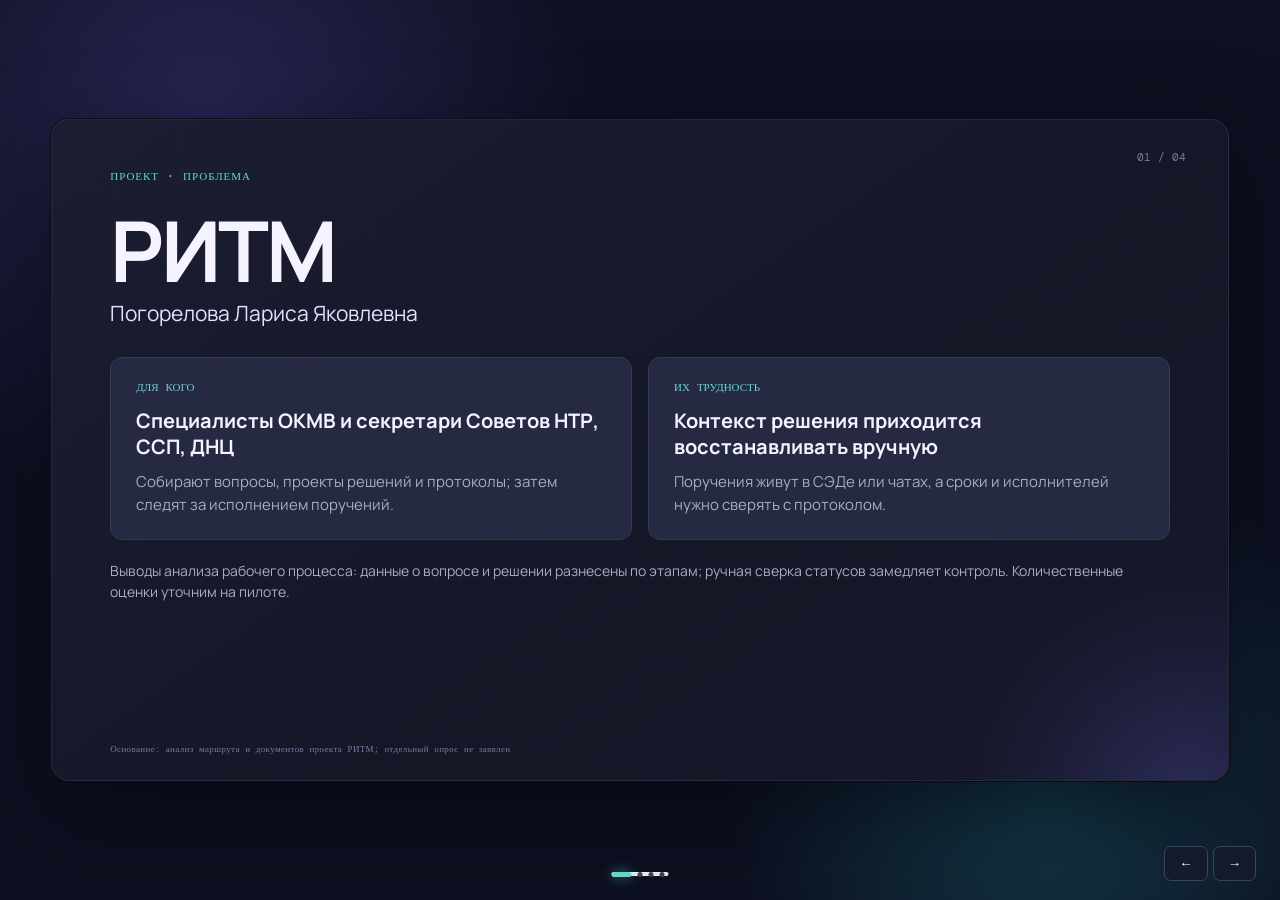
==== commit d5dc837e: "Condense RITM pitch to four slides" ====
--- a/presentation.html
+++ b/presentation.html
@@ -60,130 +60,66 @@
     @media(max-width:760px){.deck{padding:8px}.slide{width:96vw;aspect-ratio:auto;height:86vh;padding:34px 25px;overflow:auto}.slide-number{right:24px;top:20px}.deck h1{font-size:40px;letter-spacing:-2px}.deck h2{font-size:29px}.title-slide h1{font-size:64px}.title-visual{right:-68px;top:15px;transform:scale(.62);transform-origin:top right;opacity:.62}.goals-grid{grid-template-columns:1fr}.interface-head{display:block}.interface-stage{height:330px}.hero-layout{display:block}.hero-screen{height:260px;margin-top:24px}.problem-grid,.module-gallery,.kpis,.roadmap,.roadmap-screens{grid-template-columns:1fr}.problem-card,.module-shot,.roadmap-screen{min-height:170px;height:170px}.task-stage{height:360px}.annotation{display:none}.closing-slide h2{font-size:42px}.closing-quotes{grid-template-columns:1fr;width:100%}.closing-quotes blockquote{font-size:14px;padding:17px}.slide-footer{display:none}.progress{display:none}}
     @page{size:13.333in 7.5in;margin:0}@media print{*{-webkit-print-color-adjust:exact!important;print-color-adjust:exact!important;animation:none!important;transition:none!important}body{background:#25262a;overflow:visible}.deck{display:block;height:auto;padding:0}.slide,.slide.active{display:block!important;width:13.333in;height:7.5in;aspect-ratio:auto;padding:48px 58px!important;overflow:hidden!important;border-radius:0;box-shadow:none;break-after:page;page-break-after:always}.title-slide,.title-slide.active{display:grid!important}.slide:last-child{break-after:auto;page-break-after:auto}.deck h1{font-size:67px;letter-spacing:-3px}.deck h2{font-size:38px}.title-slide h1{font-size:92px}.goals-grid,.problem-grid,.roadmap,.roadmap-screens{grid-template-columns:repeat(3,1fr)!important}.module-gallery,.kpis{grid-template-columns:repeat(4,1fr)!important}.goal-card{min-height:116px}.problem-card{min-height:205px;height:auto}.module-shot{height:335px;min-height:0}.roadmap-screen{height:215px;min-height:0}.interface-head{display:flex}.interface-stage{height:490px}.task-stage{height:465px}.slide-footer{display:block!important}.deck-controls,.progress{display:none!important}}
     @media print{.title-visual{right:90px;top:48px;transform:scale(.84);transform-origin:top right}.closing-slide,.closing-slide.active{display:grid!important}.closing-slide h2{font-size:66px}}
+    .pitch-slide h2{font-size:39px;margin:12px 0 25px}.pitch-slide .eyebrow{margin:0}.pitch-grid{display:grid;grid-template-columns:repeat(2,minmax(0,1fr));gap:16px}.pitch-card{background:#252942;border:1px solid #353a57;border-radius:12px;padding:22px 25px}.pitch-card b{display:block;color:var(--cyan);font:11px 'DM Mono';margin-bottom:14px}.pitch-card strong{display:block;font-size:20px;line-height:1.3}.pitch-card p{font-size:15px;margin:10px 0 0}.pitch-note{margin-top:20px!important;font-size:14px!important}.pitch-title{font-size:84px!important;margin:22px 0 0!important}.pitch-author{font-size:21px!important;color:#e4e0ff!important;margin:4px 0 28px!important}.pitch-solution{display:grid;grid-template-columns: .9fr 1.1fr;gap:24px;align-items:start}.pitch-route{display:grid;gap:13px}.pitch-route .pitch-card{padding:17px 20px}.pitch-route .pitch-card strong{font-size:17px}.pitch-route .pitch-card p{font-size:13px}.pitch-screen{height:395px;margin:0}.pitch-screen img{object-fit:cover;object-position:top left}.pitch-screen figcaption{position:absolute;bottom:9px;right:10px;background:#111528e8;padding:7px 10px;border-radius:6px;font-size:10px}.pitch-steps{display:grid;grid-template-columns:repeat(3,minmax(0,1fr));gap:13px}.pitch-steps .pitch-card{min-height:265px}.pitch-steps .pitch-card strong{font-size:18px}.pitch-steps .pitch-card p{font-size:13px}.pitch-steps .pitch-card b{margin-bottom:18px}.pitch-highlight{border-left:3px solid var(--cyan);background:#252942;border-radius:7px;padding:17px 20px;margin-top:19px!important;font-size:15px!important}.pitch-metric{display:flex;align-items:center;gap:24px;margin:20px 0 23px}.pitch-metric strong{font-size:68px;color:var(--cyan);letter-spacing:-3px}.pitch-metric span{font-size:20px;color:var(--muted)}.pitch-metric small{font-size:13px;display:block;color:var(--muted)}.pitch-metric .arrow{font-size:34px;color:var(--violet)}
+    @media(max-width:760px){.pitch-slide h2{font-size:28px}.pitch-title{font-size:60px!important}.pitch-author{font-size:17px!important}.pitch-grid,.pitch-solution,.pitch-steps{grid-template-columns:1fr}.pitch-card{padding:15px}.pitch-card strong{font-size:17px}.pitch-card p{font-size:13px}.pitch-steps .pitch-card{min-height:0}.pitch-screen{height:240px}.pitch-metric strong{font-size:43px}.pitch-metric{gap:10px}.pitch-metric span{font-size:13px}}
+    .pitch-route{gap:9px}.pitch-route .pitch-card{padding:12px 18px}.pitch-route .pitch-card b{margin-bottom:9px}.pitch-route .pitch-card p{margin-top:6px}
+    @media print{.pitch-title{font-size:84px!important}.pitch-slide h2{font-size:39px}.pitch-grid{grid-template-columns:repeat(2,minmax(0,1fr))}.pitch-solution{grid-template-columns:.9fr 1.1fr}.pitch-steps{grid-template-columns:repeat(3,minmax(0,1fr))}.pitch-screen{height:395px}}
   </style>
 </head>
 <body>
   <main class="deck">
-    <section class="slide title-slide active">
-      <span class="slide-number">01 / 08</span>
-       <div class="title-kicker"><div class="mark">Р</div><span>ЕДИНАЯ ПЛАТФОРМА УПРАВЛЕНИЯ</span></div>
-       <h1>РИТМ</h1>
-       <p class="title-subtitle">Решения · Исполнение · Трекинг · Медиа</p>
-       <div class="title-visual" aria-hidden="true">
-         <span class="orbit"></span><span class="orbit orbit-two"></span>
-         <div class="rhythm-core">Р</div>
-         <div class="signal-bars"><i style="--bar:12px;--i:1"></i><i style="--bar:25px;--i:2"></i><i style="--bar:17px;--i:3"></i><i style="--bar:32px;--i:4"></i><i style="--bar:21px;--i:5"></i><i style="--bar:29px;--i:6"></i><i style="--bar:14px;--i:7"></i><i style="--bar:24px;--i:8"></i><i style="--bar:10px;--i:9"></i></div>
-         <span class="signal-label">РЕШЕНИЕ → ДЕЙСТВИЕ</span>
-       </div>
-      <div class="goals-label">ОСНОВНЫЕ ЦЕЛИ ПРОЕКТА</div>
-      <div class="goals-grid">
-        <div class="goal-card"><b>01</b><strong>Объединить весь цикл решения в одной системе</strong></div>
-        <div class="goal-card"><b>02</b><strong>Сделать исполнение поручений прозрачным</strong></div>
-        <div class="goal-card"><b>03</b><strong>Быстро сообщать жителям о результатах</strong></div>
+    <section class="slide pitch-slide active">
+      <span class="slide-number">01 / 04</span>
+      <p class="eyebrow">ПРОЕКТ · ПРОБЛЕМА</p>
+      <h1 class="pitch-title">РИТМ</h1>
+      <p class="pitch-author">Погорелова Лариса Яковлевна</p>
+      <div class="pitch-grid">
+        <div class="pitch-card"><b>ДЛЯ КОГО</b><strong>Специалисты ОКМВ и секретари Советов НТР, ССП, ДНЦ</strong><p>Собирают вопросы, проекты решений и протоколы; затем следят за исполнением поручений.</p></div>
+        <div class="pitch-card"><b>ИХ ТРУДНОСТЬ</b><strong>Контекст решения приходится восстанавливать вручную</strong><p>Поручения живут в СЭДе или чатах, а сроки и исполнителей нужно сверять с протоколом.</p></div>
       </div>
-      <span class="slide-footer">Проектная версия · 2026</span>
+      <p class="pitch-note">Выводы анализа рабочего процесса: данные о вопросе и решении разнесены по этапам; ручная сверка статусов замедляет контроль. Количественные оценки уточним на пилоте.</p>
+      <span class="slide-footer">Основание: анализ маршрута и документов проекта РИТМ; отдельный опрос не заявлен</span>
     </section>
 
-    <section class="slide">
-      <span class="slide-number">02 / 08</span>
-      <div class="interface-head">
-         <div><p class="eyebrow">ИНТЕРФЕЙС ПЛАТФОРМЫ</p><h2>Все разделы <span class="accent">в едином ритме</span></h2></div>
-         <p>Боковое меню объединяет обзор, информацию о трёх Советах, проект решений, календарь, поручения, повестку, протоколы, медиа-мастерскую и аналитику.</p>
+    <section class="slide pitch-slide">
+      <span class="slide-number">02 / 04</span>
+      <p class="eyebrow">РЕШЕНИЕ · МАРШРУТ ПОЛЬЗОВАТЕЛЯ</p>
+      <h2>От вопроса <span class="accent">до контроля</span> в одном месте</h2>
+      <div class="pitch-solution">
+        <div class="pitch-route">
+          <div class="pitch-card"><b>СЕЙЧАС</b><strong>Специалист сопоставляет СЭД, чаты и файлы</strong><p>Отдельно собирает вопросы, сроки, исполнителей и статус поручений.</p></div>
+          <div class="pitch-card"><b>В РИТМ</b><strong>Повестка → проект решений → сводный протокол → поручения</strong><p>Выбирает Совет, вносит вопрос, заполняет решение, выгружает черновик Word и отмечает исполнение.</p></div>
+          <div class="pitch-card"><b>ЧТО ПРОЩЕ</b><strong>Сведения не нужно переносить между разделами вручную</strong><p>Проект решения виден в протоколе; сроки и статус поручений доступны в одном интерфейсе.</p></div>
+        </div>
+        <figure class="screen-frame pitch-screen"><img src="presentation-assets/protocols.png?v=20261003d" alt="Рабочий экран РИТМ: сводный протокол Совета с реквизитами и вопросами повестки"><figcaption>Рабочий экран · сводный протокол</figcaption></figure>
       </div>
-      <figure class="screen-frame interface-stage">
-         <img src="presentation-assets/overview.png?v=20261003b" alt="Актуальный интерфейс платформы РИТМ: обзор и разделы Советов">
-        <figcaption class="interface-tags"><span>ОБЗОР</span><span>СОВЕТЫ</span><span>ПРОЕКТ РЕШЕНИЙ</span><span>ПРОТОКОЛЫ</span><span>ПОРУЧЕНИЯ</span><span>МЕДИА</span></figcaption>
-      </figure>
-      <span class="slide-footer">Единое рабочее пространство для всех участников процесса</span>
+      <span class="slide-footer">Демонстрационная версия: данные сохраняются локально в браузере пользователя</span>
     </section>
 
-    <section class="slide">
-      <span class="slide-number">03 / 08</span>
-      <p class="eyebrow">КОНТЕКСТ</p>
-      <h2>Сегодня решения<br>растворяются по пути</h2>
-      <div class="problem-grid">
-        <div class="problem-card"><b>01 — ВОПРОСЫ</b><strong>Инициативы живут в почте и чатах</strong><p>Нельзя быстро найти контекст, владельца и срок.</p></div>
-        <div class="problem-card"><b>02 — ИСПОЛНЕНИЕ</b><strong>Поручения теряются между протоколом и планером</strong><p>Статус приходится собирать вручную.</p></div>
-        <div class="problem-card"><b>03 — КОММУНИКАЦИЯ</b><strong>Граждане узнают о решениях слишком поздно</strong><p>Нет единого ритма и готового контента.</p></div>
+    <section class="slide pitch-slide">
+      <span class="slide-number">03 / 04</span>
+      <p class="eyebrow">ПЛАН ПИЛОТА</p>
+      <h2>Один Совет. <span class="accent">Один цикл заседания.</span></h2>
+      <div class="pitch-steps">
+        <div class="pitch-card"><b>ГДЕ И КОГДА</b><strong>ОКМВ · Совет по НТР</strong><p>Предлагаемый старт — ближайшее заседание после согласования. Подготовка и проверка результата — в течение 4 недель.</p></div>
+        <div class="pitch-card"><b>МАСШТАБ И ДЕЙСТВИЯ</b><strong>1 Совет, 1 повестка, 1 протокол</strong><p>Занести вопросы, собрать проект решений, сверить черновик протокола и проследить поручения.</p></div>
+        <div class="pitch-card"><b>ИСПОЛНИТЕЛИ И РЕСУРСЫ</b><strong>Специалист ОКМВ + секретарь Совета</strong><p>Исходные формы и материалы заседания, рабочие места с браузером, время на сверку документов.</p></div>
       </div>
-      <div class="problem-path"><span>РАЗРОЗНЕННЫЕ КАНАЛЫ</span><i></i><span class="accent">ЕДИНЫЙ УПРАВЛЯЕМЫЙ ЦИКЛ</span></div>
-      <span class="slide-footer">От фрагментарного процесса — к управляемому циклу</span>
+      <p class="pitch-highlight"><strong>Условие запуска:</strong> согласие руководителя и секретаря на работу с материалами заседания. Обеспечить согласованием пилота и перечня разрешённых данных; демоверсию использовать на обезличенных материалах.</p>
+      <span class="slide-footer">Параметры пилота — предложение, дату и участников нужно согласовать</span>
     </section>
 
-    <section class="slide">
-      <span class="slide-number">04 / 08</span>
-       <div class="module-head">
-         <div><p class="eyebrow">РЕШЕНИЕ</p><h2>Единый цикл.<br>Три Совета.</h2></div>
-         <p>РИТМ связывает сведения о Советах, повестку, отдельные проекты решений, сводный протокол, контроль поручений и подготовку публикации.</p>
+    <section class="slide pitch-slide">
+      <span class="slide-number">04 / 04</span>
+      <p class="eyebrow">ПОКАЗАТЕЛЬ · ПЕРВЫЙ ШАГ</p>
+      <h2>Сколько времени занимает <span class="accent">протокол?</span></h2>
+      <div class="pitch-metric"><div><strong>14 дней</strong><small>исходный ориентир*</small></div><span class="arrow">→</span><div><strong>3–4 дня</strong><small>цель после пилота</small></div></div>
+      <div class="pitch-grid">
+        <div class="pitch-card"><b>КАК ПРОВЕРИМ</b><strong>От даты заседания до утверждения протокола</strong><p>Источник — даты заседаний и утверждённых протоколов Совета. Сверить 3 прошлых заседания с пилотным; итог — через 4 недели после старта пилота.</p></div>
+        <div class="pitch-card"><b>ПОСЛЕ ЗАЩИТЫ</b><strong>Предложить пилот руководителю ОКМВ и секретарю</strong><p>Нужна помощь: согласовать Совет, дату заседания, доступ к обезличенным документам и время сотрудников на проверку.</p></div>
       </div>
-      <div class="module-gallery">
-         <figure class="module-shot"><img src="presentation-assets/agenda.png" alt="Раздел Повестка"><figcaption class="module-label"><b>01</b><strong>Повестка</strong></figcaption></figure>
-         <figure class="module-shot"><img src="presentation-assets/protocols.png" alt="Раздел Сводные протоколы"><figcaption class="module-label"><b>02</b><strong>Решения и протокол</strong></figcaption></figure>
-         <figure class="module-shot"><img src="presentation-assets/tasks.png" alt="Раздел Поручения"><figcaption class="module-label"><b>03</b><strong>Поручения и сроки</strong></figcaption></figure>
-         <figure class="module-shot"><img src="presentation-assets/media.png" alt="Раздел Медиа"><figcaption class="module-label"><b>04</b><strong>Медиа и аналитика</strong></figcaption></figure>
-      </div>
-      <span class="slide-footer">Автоматизация рутины · усиление контроля · решение остается за человеком</span>
-    </section>
-
-    <section class="slide task-slide">
-      <span class="slide-number">05 / 08</span>
-      <p class="eyebrow">КАК ЭТО РАБОТАЕТ</p>
-       <h2>Поручения <span class="accent">под контролем</span></h2>
-      <figure class="screen-frame task-stage">
-         <img src="presentation-assets/tasks.png" alt="Вкладки, фильтры и список поручений платформы РИТМ">
-         <figcaption class="screen-caption">Поручения · владелец · срок · статус · комментарий</figcaption>
-        <span class="annotation tabs">Вкладки по статусу</span>
-        <span class="annotation filters">Фильтры</span>
-        <span class="annotation create">Новое поручение</span>
-      </figure>
-       <span class="slide-footer">По каждому Совету: просрочено — красный · не исполнено — оранжевый · исполнено — зелёный</span>
-    </section>
-
-    <section class="slide">
-      <span class="slide-number">06 / 08</span>
-      <p class="eyebrow">ЭФФЕКТ</p>
-      <h2>Меньше потерь.<br>Больше доверия.</h2>
-      <div class="kpis">
-        <div class="kpi"><strong>3–4</strong><span>дня до утверждения<br>вместо 14</span></div>
-        <div class="kpi"><strong>90%</strong><span>поручений<br>в срок</span></div>
-        <div class="kpi"><strong>×2</strong><span>медийный охват<br>Советов</span></div>
-        <div class="kpi"><strong>24 ч</strong><span>от решения<br>до публикации</span></div>
-      </div>
-      <div class="effect-note">
-        <p>Результат измеряется не количеством функций, а тем, как быстро решение становится действием, а действие — понятным сообщением для жителей.</p>
-        <div class="target-badge">ЦЕЛЕВЫЕ ПОКАЗАТЕЛИ<br>уточняются по итогам пилота</div>
-      </div>
-      <span class="slide-footer">Целевые показатели улучшенной версии</span>
-    </section>
-
-    <section class="slide">
-      <span class="slide-number">07 / 08</span>
-       <p class="eyebrow">ЧТО УЖЕ РАБОТАЕТ</p>
-        <h2>От проекта решения <span class="accent">к протоколу</span></h2>
-       <div class="roadmap">
-          <div class="roadmap-card"><b>01 · ПОДГОТОВКА</b><strong>Проект решений</strong><p>Ответственный, сроки и поручения сохраняются отдельно для НТР, ССП и ДНЦ.</p></div>
-          <div class="roadmap-card"><b>02 · ДОКУМЕНТ</b><strong>Сводный протокол</strong><p>Данные проекта и включённые предложения собраны вместе; единый черновик выгружается в Word.</p></div>
-          <div class="roadmap-card"><b>03 · КОНТРОЛЬ</b><strong>Поручения Совета</strong><p>Просроченные, неисполненные и исполненные видны в нужном порядке с цветовой подсветкой.</p></div>
-       </div>
-       <div class="roadmap-screens">
-         <figure class="roadmap-screen"><img src="presentation-assets/agenda.png" alt="Форма создания предложения"><span>Предложения в повестку</span></figure>
-         <figure class="roadmap-screen"><img src="presentation-assets/protocols.png" alt="Сводный протокол"><span>Проект протокола</span></figure>
-         <figure class="roadmap-screen"><img src="presentation-assets/tasks.png" alt="Список поручений"><span>Контроль исполнения</span></figure>
-       </div>
-       <span class="slide-footer">Данные демонстрационной версии сохраняются локально в браузере пользователя</span>
-    </section>
-
-    <section class="slide closing-slide">
-      <span class="slide-number">08 / 08</span>
-      <div class="closing-symbol" aria-hidden="true">Р<i></i><i></i></div>
-      <p class="eyebrow">РИТМ · РЕШЕНИЯ В ДЕЙСТВИИ</p>
-      <h2>Спасибо за внимание</h2>
-      <div class="closing-quotes">
-        <blockquote>«Решение обретает ценность, когда становится действием.»<cite>ПРИНЦИП РИТМ</cite></blockquote>
-        <blockquote>«Общий ритм превращает отдельные усилия в результат.»<cite>ПРИНЦИП РИТМ</cite></blockquote>
-      </div>
-      <p class="closing-signature">ЕДИНАЯ ПЛАТФОРМА УПРАВЛЕНИЯ</p>
-      <span class="slide-footer">РИТМ · решения · исполнение · результат</span>
+      <p class="pitch-note">*14 дней — оценка из предыдущей версии проекта, не подтверждённый замер. Фактическую исходную величину установим по датам трёх протоколов до старта.</p>
+      <span class="slide-footer">Результат пилота сравниваем с проверенной базой, а не с оценкой</span>
     </section>
   </main>
 
--- a/styles.css
+++ b/styles.css
@@ -1,6 +1,8 @@
 @import url('https://fonts.googleapis.com/css2?family=DM+Mono:wght@400;500&family=Manrope:wght@400;500;600;700;800&display=swap');
 
 .landing-presentation-link a{color:inherit;text-decoration:underline;text-underline-offset:4px}.landing-presentation-link a:focus-visible{outline:2px solid currentColor;outline-offset:4px}
+
+@media(max-width:680px){body .app-shell.is-open{display:block}body .app-shell .sidebar{width:100%;padding:12px}.sidebar .brand{padding:0 6px 12px}.sidebar .brand>div{display:block}.sidebar .main-nav{display:flex;overflow-x:auto;gap:6px;padding-bottom:4px}.sidebar .main-nav .nav-item,.sidebar .main-nav .nav-item.active{flex-shrink:0;justify-content:flex-start;white-space:nowrap;font-size:11px;padding:10px}.sidebar .main-nav .nav-item b{display:none}.sidebar .sidebar-bottom{display:none}body .app-shell .main-content{width:100%}}
 
 /* Decorative motion stays behind the media workspace and never intercepts input. */
 #media-view{position:relative;isolation:isolate;overflow:hidden;background:radial-gradient(ellipse at 10% 12%,#c5defb55,transparent 42%),radial-gradient(ellipse at 90% 50%,#cbdff955,transparent 40%),radial-gradient(ellipse at 35% 95%,#d0e5ff66,transparent 38%),linear-gradient(140deg,#edf4fa,#f6f1f5 55%,#edf6f4)}
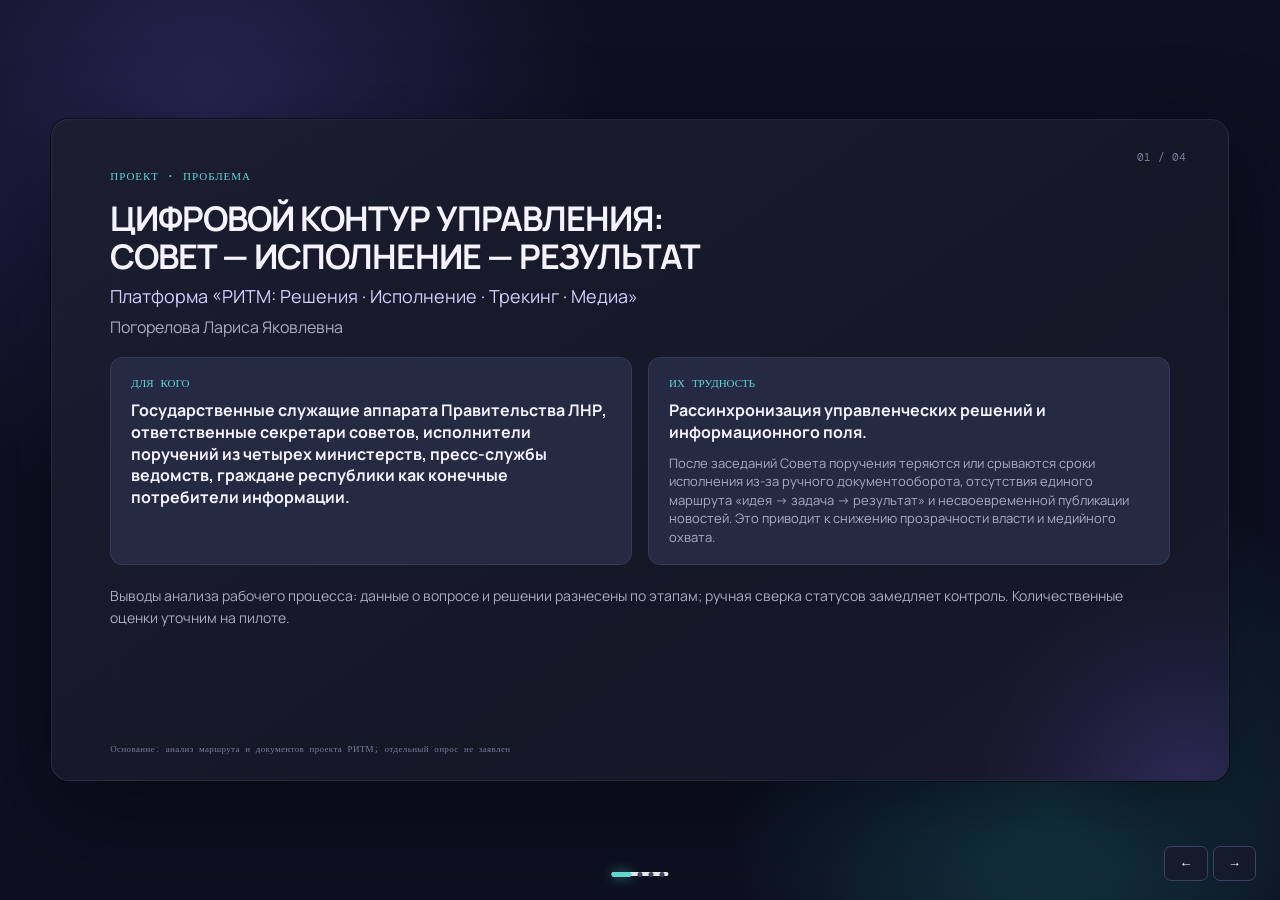
==== commit df52ea52: "Update project name and audience on title slide" ====
--- a/presentation.html
+++ b/presentation.html
@@ -64,6 +64,9 @@
     @media(max-width:760px){.pitch-slide h2{font-size:28px}.pitch-title{font-size:60px!important}.pitch-author{font-size:17px!important}.pitch-grid,.pitch-solution,.pitch-steps{grid-template-columns:1fr}.pitch-card{padding:15px}.pitch-card strong{font-size:17px}.pitch-card p{font-size:13px}.pitch-steps .pitch-card{min-height:0}.pitch-screen{height:240px}.pitch-metric strong{font-size:43px}.pitch-metric{gap:10px}.pitch-metric span{font-size:13px}}
     .pitch-route{gap:9px}.pitch-route .pitch-card{padding:12px 18px}.pitch-route .pitch-card b{margin-bottom:9px}.pitch-route .pitch-card p{margin-top:6px}
     @media print{.pitch-title{font-size:84px!important}.pitch-slide h2{font-size:39px}.pitch-grid{grid-template-columns:repeat(2,minmax(0,1fr))}.pitch-solution{grid-template-columns:.9fr 1.1fr}.pitch-steps{grid-template-columns:repeat(3,minmax(0,1fr))}.pitch-screen{height:395px}}
+    .project-title{font-size:34px!important;line-height:1.13!important;letter-spacing:-1px!important;margin:14px 0 7px!important;max-width:1060px}.project-subtitle{font-size:18px!important;margin:0 0 4px!important;color:#d3ceff!important}.project-author{font-size:16px!important;margin:0 0 18px!important}.project-audience .pitch-card{padding:18px 20px}.project-audience .pitch-card strong{font-size:16px;line-height:1.35}.project-audience .pitch-card p{font-size:13px;line-height:1.43}.project-audience .pitch-card b{margin-bottom:10px}
+    @media(max-width:760px){.project-title{font-size:26px!important}.project-subtitle{font-size:15px!important}.project-audience .pitch-card{padding:14px}.project-audience .pitch-card strong{font-size:15px}.project-audience .pitch-card p{font-size:12px}}
+    @media print{.project-title{font-size:34px!important}}
   </style>
 </head>
 <body>
@@ -71,11 +74,12 @@
     <section class="slide pitch-slide active">
       <span class="slide-number">01 / 04</span>
       <p class="eyebrow">ПРОЕКТ · ПРОБЛЕМА</p>
-      <h1 class="pitch-title">РИТМ</h1>
-      <p class="pitch-author">Погорелова Лариса Яковлевна</p>
-      <div class="pitch-grid">
-        <div class="pitch-card"><b>ДЛЯ КОГО</b><strong>Специалисты ОКМВ и секретари Советов НТР, ССП, ДНЦ</strong><p>Собирают вопросы, проекты решений и протоколы; затем следят за исполнением поручений.</p></div>
-        <div class="pitch-card"><b>ИХ ТРУДНОСТЬ</b><strong>Контекст решения приходится восстанавливать вручную</strong><p>Поручения живут в СЭДе или чатах, а сроки и исполнителей нужно сверять с протоколом.</p></div>
+      <h1 class="project-title">ЦИФРОВОЙ КОНТУР УПРАВЛЕНИЯ:<br>СОВЕТ — ИСПОЛНЕНИЕ — РЕЗУЛЬТАТ</h1>
+      <p class="project-subtitle">Платформа «РИТМ: Решения · Исполнение · Трекинг · Медиа»</p>
+      <p class="project-author">Погорелова Лариса Яковлевна</p>
+      <div class="pitch-grid project-audience">
+        <div class="pitch-card"><b>ДЛЯ КОГО</b><strong>Государственные служащие аппарата Правительства ЛНР, ответственные секретари советов, исполнители поручений из четырех министерств, пресс-службы ведомств, граждане республики как конечные потребители информации.</strong></div>
+        <div class="pitch-card"><b>ИХ ТРУДНОСТЬ</b><strong>Рассинхронизация управленческих решений и информационного поля.</strong><p>После заседаний Совета поручения теряются или срываются сроки исполнения из-за ручного документооборота, отсутствия единого маршрута «идея → задача → результат» и несвоевременной публикации новостей. Это приводит к снижению прозрачности власти и медийного охвата.</p></div>
       </div>
       <p class="pitch-note">Выводы анализа рабочего процесса: данные о вопросе и решении разнесены по этапам; ручная сверка статусов замедляет контроль. Количественные оценки уточним на пилоте.</p>
       <span class="slide-footer">Основание: анализ маршрута и документов проекта РИТМ; отдельный опрос не заявлен</span>
